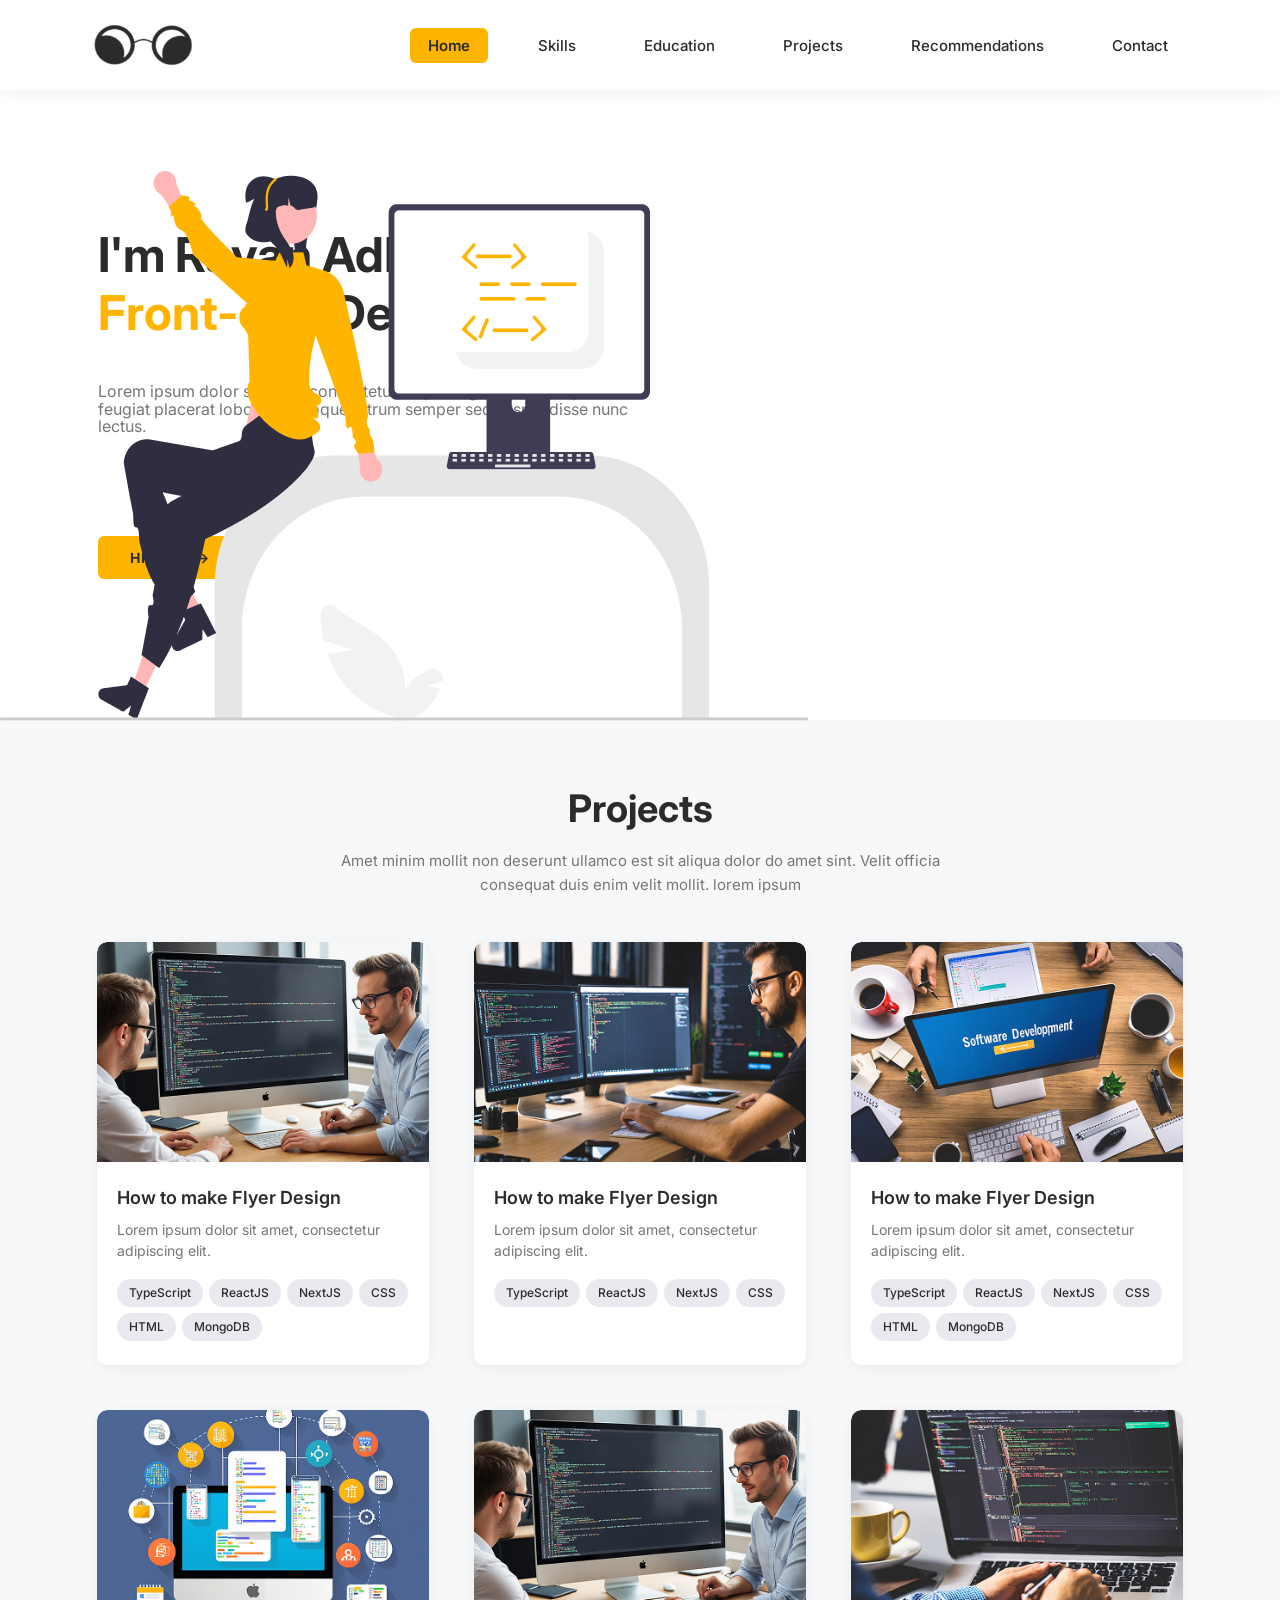
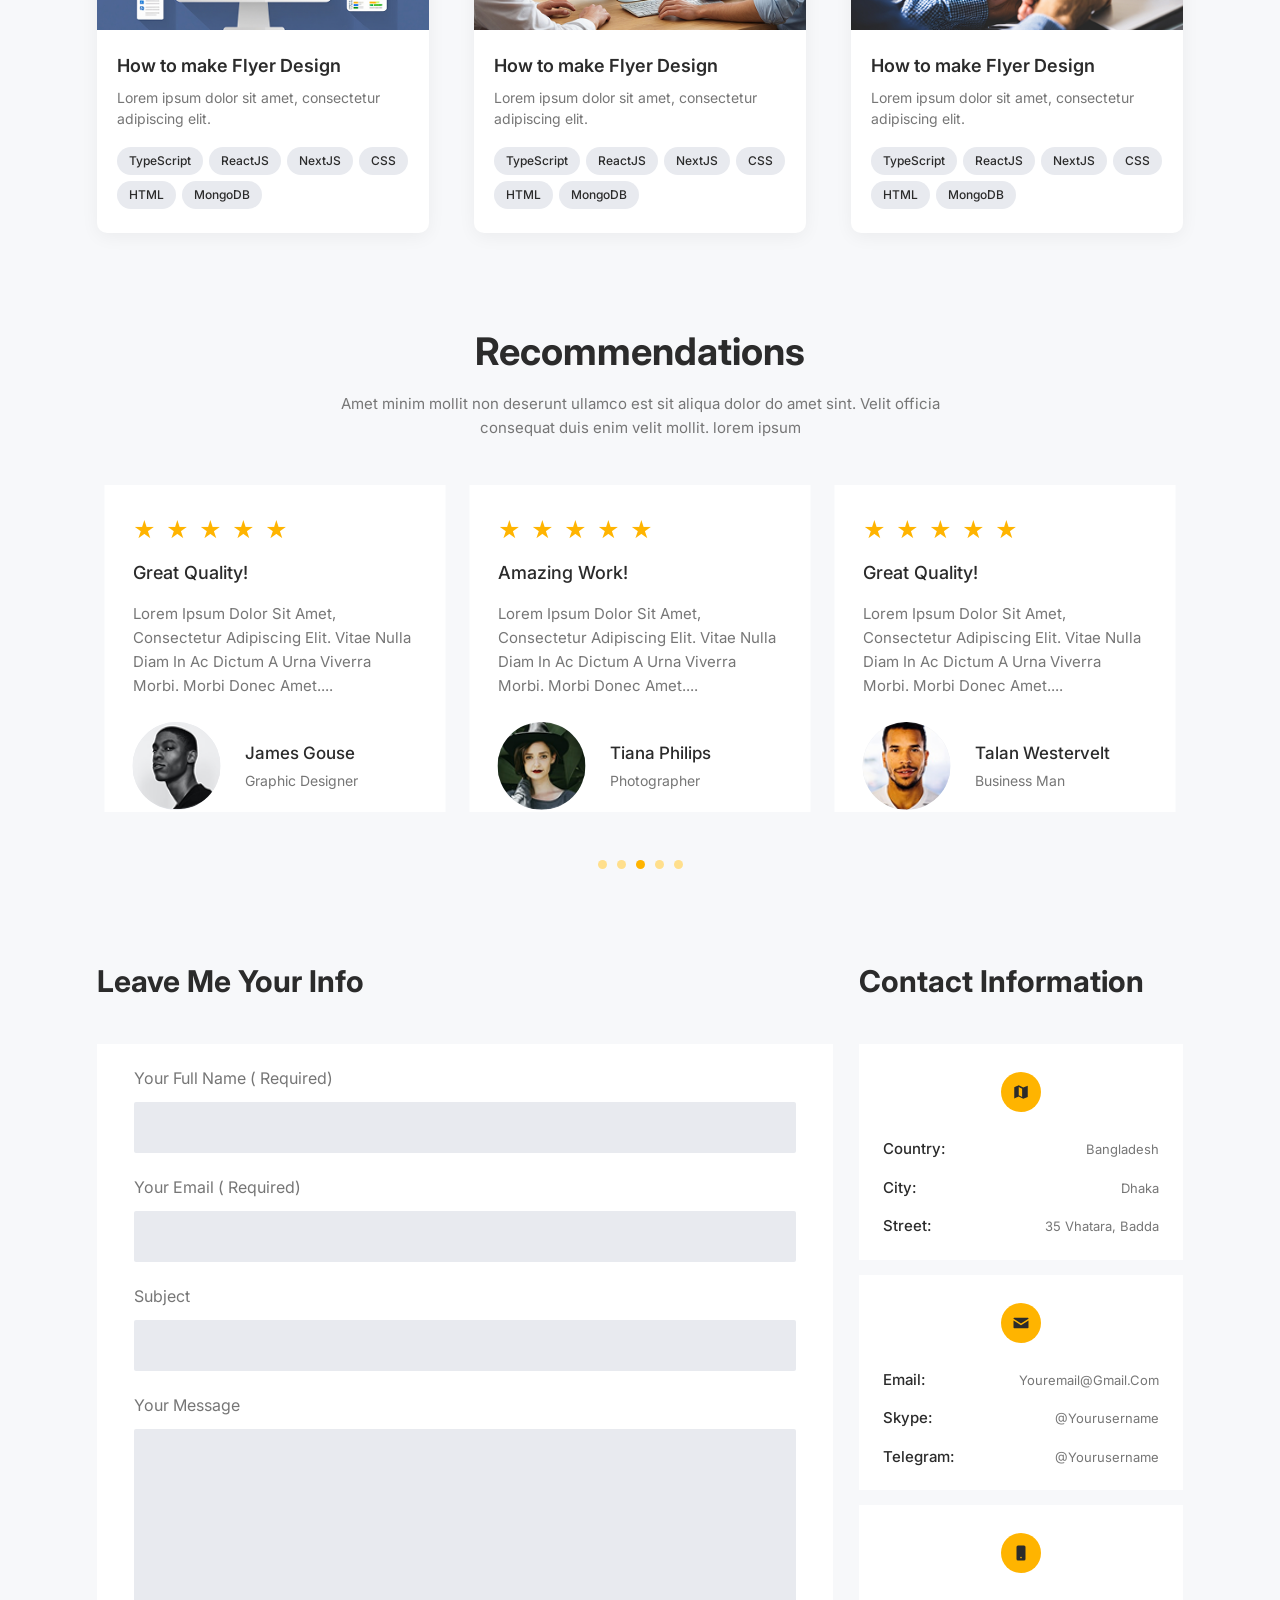
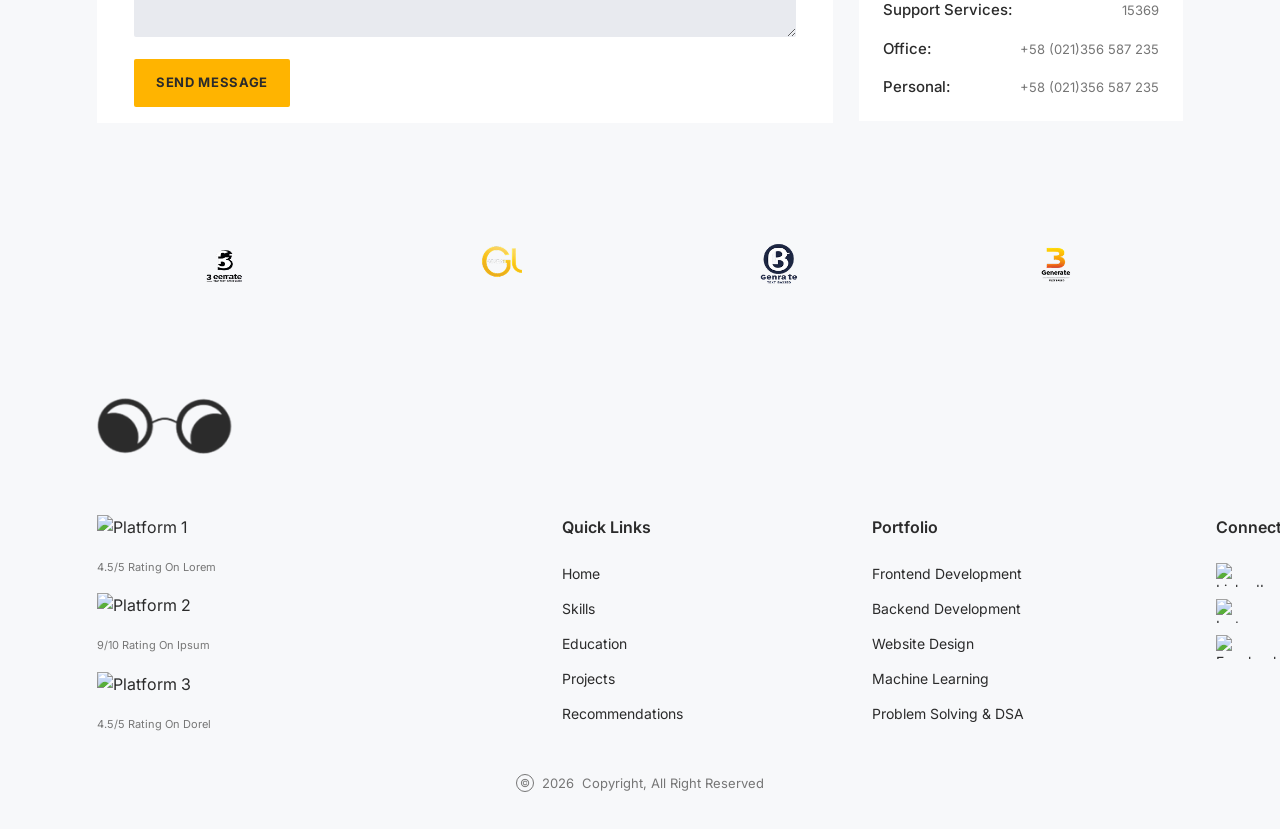
==== Portfolio/index.html @ fb81c0b9 "added the footer(no img) and no perfect css" ====
<!DOCTYPE html>
<html lang="en">
<head>
  <meta charset="UTF-8" />
  <meta name="viewport" content="width=device-width, initial-scale=1.0" />
  <title>Frontend Engineering Portfolio</title>
  <link rel="preconnect" href="https://fonts.googleapis.com">
  <link rel="preconnect" href="https://fonts.gstatic.com" crossorigin>
  <link href="https://fonts.googleapis.com/css2?family=Inter:wght@400;500;600;700&display=swap" rel="stylesheet">
  <link rel="stylesheet" href="css/reset.css" />
  <link rel="stylesheet" href="css/style.css" />
</head>
<body>
  <!-- Global Navigation -->
  <header class="navbar-wrapper">
    <nav class="navbar">
      <a href="#" class="logo">
        <img src="assets/Logo.png" alt="Brand Logo" />
      </a>
      <ul class="nav-links">
        <li><a href="#home" class="nav-link active">Home</a></li>
        <li><a href="#skills" class="nav-link">Skills</a></li>
        <li><a href="#education" class="nav-link">Education</a></li>
        <li><a href="#projects" class="nav-link">Projects</a></li>
        <li><a href="#recommendations" class="nav-link">Recommendations</a></li>
        <li><a href="#contact" class="nav-link">Contact</a></li>
      </ul>
    </nav>
  </header>
  <!-- 2. Hero Section -->
  <section class="hero" id="home">
    <div class="hero-content">
      <h1 class="hero-title">
        I'm Rayan AdIrdard <br>
        <span class="highlight">Front-end</span> Developer
      </h1>
      <p class="hero-description">
        Lorem ipsum dolor sit amet, consectetur adipiscing elit. Et, volutpat feugiat placerat lobortis. Natoque rutrum semper sed suspendisse nunc lectus.
      </p>
      <a href="#contact" class="btn">HIRE ME &rarr;</a>
    </div>

    <div class="hero-image">
      <img src="assets/hero.png" alt="Developer desk illustration" />
    </div>
  </section>
  <!-- 3. Projects Showcase -->
  <section class="projects" id="projects">
    <div class="projects-container">
      <div class="section-header">
        <h2 class="section-title">Projects</h2>
        <p class="section-subtitle">
          Amet minim mollit non deserunt ullamco est sit aliqua dolor do amet sint. Velit officia consequat duis enim velit mollit. lorem ipsum
        </p>
      </div>

      <div class="project-grid">
        <!-- How to make Flyer Design -->
        <article class="project-card">
          <div class="project-cover">
            <img src="assets/project1.png" alt="How to make Flyer Design Preview" />
          </div>
          <div class="project-info">
            <h3 class="project-title">How to make Flyer Design</h3>
            <p class="project-desc">Lorem ipsum dolor sit amet, consectetur adipiscing elit.</p>
            <div class="project-tags">
              <span class="tag">TypeScript</span>
              <span class="tag">ReactJS</span>
              <span class="tag">NextJS</span>
              <span class="tag">CSS</span>
              <span class="tag">HTML</span>
              <span class="tag">MongoDB</span>
            </div>
          </div>
        </article>

        <!-- How to make Flyer Design -->
        <article class="project-card">
          <div class="project-cover">
            <img src="assets/project2.png" alt="How to make Flyer Design Preview" />
          </div>
          <div class="project-info">
            <h3 class="project-title">How to make Flyer Design</h3>
            <p class="project-desc">Lorem ipsum dolor sit amet, consectetur adipiscing elit.</p>
            <div class="project-tags">
              <span class="tag">TypeScript</span>
              <span class="tag">ReactJS</span>
              <span class="tag">NextJS</span>
              <span class="tag">CSS</span>
            </div>
          </div>
        </article>

        <!-- How to make Flyer Design -->
        <article class="project-card">
          <div class="project-cover">
            <img src="assets/project3.png" alt="How to make Flyer Design Preview" />
          </div>
          <div class="project-info">
            <h3 class="project-title">How to make Flyer Design</h3>
            <p class="project-desc">Lorem ipsum dolor sit amet, consectetur adipiscing elit.</p>
            <div class="project-tags">
              <span class="tag">TypeScript</span>
              <span class="tag">ReactJS</span>
              <span class="tag">NextJS</span>
              <span class="tag">CSS</span>
              <span class="tag">HTML</span>
              <span class="tag">MongoDB</span>
            </div>
          </div>
        </article>

        <!-- How to make Flyer Design -->
        <article class="project-card">
          <div class="project-cover">
            <img src="assets/project4.png" alt="How to make Flyer Design Preview" />
          </div>
          <div class="project-info">
            <h3 class="project-title">How to make Flyer Design</h3>
            <p class="project-desc">Lorem ipsum dolor sit amet, consectetur adipiscing elit.</p>
            <div class="project-tags">
              <span class="tag">TypeScript</span>
              <span class="tag">ReactJS</span>
              <span class="tag">NextJS</span>
              <span class="tag">CSS</span>
              <span class="tag">HTML</span>
              <span class="tag">MongoDB</span>
            </div>
          </div>
        </article>

        <!-- How to make Flyer Design -->
        <article class="project-card">
          <div class="project-cover">
            <img src="assets/project5.png" alt="How to make Flyer Design Preview" />
          </div>
          <div class="project-info">
            <h3 class="project-title">How to make Flyer Design</h3>
            <p class="project-desc">Lorem ipsum dolor sit amet, consectetur adipiscing elit.</p>
            <div class="project-tags">
              <span class="tag">TypeScript</span>
              <span class="tag">ReactJS</span>
              <span class="tag">NextJS</span>
              <span class="tag">CSS</span>
              <span class="tag">HTML</span>
              <span class="tag">MongoDB</span>
            </div>
          </div>
        </article>

        <!-- How to make Flyer Design -->
        <article class="project-card">
          <div class="project-cover">
            <img src="assets/project6.png" alt="How to make Flyer Design Preview" />
          </div>
          <div class="project-info">
            <h3 class="project-title">How to make Flyer Design</h3>
            <p class="project-desc">Lorem ipsum dolor sit amet, consectetur adipiscing elit.</p>
            <div class="project-tags">
              <span class="tag">TypeScript</span>
              <span class="tag">ReactJS</span>
              <span class="tag">NextJS</span>
              <span class="tag">CSS</span>
              <span class="tag">HTML</span>
              <span class="tag">MongoDB</span>
            </div>
          </div>
        </article>
      </div>
    </div>
  </section>

  <!-- 4. Recommendations -->
  <section class="recommendation" id="recommendations">
    <div class="recommendation-container">
      <div class="section-header">
        <h2 class="section-title">Recommendations</h2>
        <p class="section-subtitle">
          Amet minim mollit non deserunt ullamco est sit aliqua dolor do amet sint. Velit officia consequat duis enim velit mollit. lorem ipsum
        </p>
      </div>
    </div>

    <div class="slider" id="recSlider" aria-roledescription="carousel" aria-label="Recommendations">
      <div class="slider-track">
        <article class="rec-card">
          <div class="rec-stars" role="img" aria-label="5 out of 5 stars">&#9733; &#9733; &#9733; &#9733; &#9733;</div>
          <h3 class="rec-title">Great Quality!</h3>
          <p class="rec-text">Lorem Ipsum Dolor Sit Amet, Consectetur Adipiscing Elit. Vitae Nulla Diam In Ac Dictum A Urna Viverra Morbi. Morbi Donec Amet....</p>
          <div class="rec-author">
            <img class="rec-avatar" src="assets/Profile3.png" alt="Talan Westervelt" draggable="false" />
            <div>
              <p class="rec-name">Talan Westervelt</p>
              <p class="rec-role">Business Man</p>
            </div>
          </div>
        </article>
        <article class="rec-card">
          <div class="rec-stars" role="img" aria-label="5 out of 5 stars">&#9733; &#9733; &#9733; &#9733; &#9733;</div>
          <h3 class="rec-title">Great Quality!</h3>
          <p class="rec-text">Lorem Ipsum Dolor Sit Amet, Consectetur Adipiscing Elit. Vitae Nulla Diam In Ac Dictum A Urna Viverra Morbi. Morbi Donec Amet....</p>
          <div class="rec-author">
            <img class="rec-avatar" src="assets/Profile1.png" alt="James Gouse" draggable="false" />
            <div>
              <p class="rec-name">James Gouse</p>
              <p class="rec-role">Graphic Designer</p>
            </div>
          </div>
        </article>
        <article class="rec-card">
          <div class="rec-stars" role="img" aria-label="5 out of 5 stars">&#9733; &#9733; &#9733; &#9733; &#9733;</div>
          <h3 class="rec-title">Amazing Work!</h3>
          <p class="rec-text">Lorem Ipsum Dolor Sit Amet, Consectetur Adipiscing Elit. Vitae Nulla Diam In Ac Dictum A Urna Viverra Morbi. Morbi Donec Amet....</p>
          <div class="rec-author">
            <img class="rec-avatar" src="assets/Profile2.png" alt="Tiana Philips" draggable="false" />
            <div>
              <p class="rec-name">Tiana Philips</p>
              <p class="rec-role">Photographer</p>
            </div>
          </div>
        </article>
        <article class="rec-card">
          <div class="rec-stars" role="img" aria-label="5 out of 5 stars">&#9733; &#9733; &#9733; &#9733; &#9733;</div>
          <h3 class="rec-title">Great Quality!</h3>
          <p class="rec-text">Lorem Ipsum Dolor Sit Amet, Consectetur Adipiscing Elit. Vitae Nulla Diam In Ac Dictum A Urna Viverra Morbi. Morbi Donec Amet....</p>
          <div class="rec-author">
            <img class="rec-avatar" src="assets/Profile3.png" alt="Talan Westervelt" draggable="false" />
            <div>
              <p class="rec-name">Talan Westervelt</p>
              <p class="rec-role">Business Man</p>
            </div>
          </div>
        </article>
        <article class="rec-card">
          <div class="rec-stars" role="img" aria-label="5 out of 5 stars">&#9733; &#9733; &#9733; &#9733; &#9733;</div>
          <h3 class="rec-title">Great Quality!</h3>
          <p class="rec-text">Lorem Ipsum Dolor Sit Amet, Consectetur Adipiscing Elit. Vitae Nulla Diam In Ac Dictum A Urna Viverra Morbi. Morbi Donec Amet....</p>
          <div class="rec-author">
            <img class="rec-avatar" src="assets/Profile1.png" alt="James Gouse" draggable="false" />
            <div>
              <p class="rec-name">James Gouse</p>
              <p class="rec-role">Graphic Designer</p>
            </div>
          </div>
        </article>
      </div>
    </div>

    <div class="slider-dots" role="tablist" aria-label="Choose recommendation"></div>
  </section>

  <!-- 5. Contact -->
  <section class="contact" id="contact">
    <div class="contact-container">
      <div class="contact-grid">
        <h2 class="contact-heading">Leave Me Your Info</h2>
        <h2 class="contact-heading">Contact Information</h2>

        <form class="contact-form" id="contactForm" novalidate>
          <div class="field">
            <label for="fullName">Your Full Name ( Required)</label>
            <input type="text" id="fullName" name="fullName" autocomplete="name" required />
            <p class="field-error" aria-live="polite"></p>
          </div>
          <div class="field">
            <label for="email">Your Email ( Required)</label>
            <input type="email" id="email" name="email" autocomplete="email" required />
            <p class="field-error" aria-live="polite"></p>
          </div>
          <div class="field">
            <label for="subject">Subject</label>
            <input type="text" id="subject" name="subject" />
          </div>
          <div class="field">
            <label for="message">Your Message</label>
            <textarea id="message" name="message" rows="7"></textarea>
          </div>
          <button type="submit" class="btn btn-sm">Send Message</button>
          <p class="form-status" id="formStatus" role="status" aria-live="polite"></p>
        </form>

        <div class="contact-info">
          <div class="info-card">
            <span class="info-icon" aria-hidden="true">
              <svg width="18" height="18" viewBox="0 0 24 24" fill="currentColor"><path d="M9 3 3 5.5v15L9 18l6 3 6-2.5v-15L15 6 9 3zm0 2.4 4.5 2.2v11L9 16.4V5.4z"/></svg>
            </span>
            <dl>
              <div><dt>Country:</dt><dd>Bangladesh</dd></div>
              <div><dt>City:</dt><dd>Dhaka</dd></div>
              <div><dt>Street:</dt><dd>35 Vhatara, Badda</dd></div>
            </dl>
          </div>
          <div class="info-card">
            <span class="info-icon" aria-hidden="true">
              <svg width="18" height="18" viewBox="0 0 24 24" fill="currentColor"><path d="M3 5h18a1 1 0 0 1 1 1v.4l-10 6.2L2 6.4V6a1 1 0 0 1 1-1zm19 3.7V18a1 1 0 0 1-1 1H3a1 1 0 0 1-1-1V8.7l10 6.2 10-6.2z"/></svg>
            </span>
            <dl>
              <div><dt>Email:</dt><dd><a href="mailto:Youremail@Gmail.Com">Youremail@Gmail.Com</a></dd></div>
              <div><dt>Skype:</dt><dd>@Yourusername</dd></div>
              <div><dt>Telegram:</dt><dd>@Yourusername</dd></div>
            </dl>
          </div>
          <div class="info-card">
            <span class="info-icon" aria-hidden="true">
              <svg width="18" height="18" viewBox="0 0 24 24" fill="currentColor"><path d="M8 2h8a2 2 0 0 1 2 2v16a2 2 0 0 1-2 2H8a2 2 0 0 1-2-2V4a2 2 0 0 1 2-2zm4 17.2a1.1 1.1 0 1 0 0-2.2 1.1 1.1 0 0 0 0 2.2z"/></svg>
            </span>
            <dl>
              <div><dt>Support Services:</dt><dd>15369</dd></div>
              <div><dt>Office:</dt><dd>+58 (021)356 587 235</dd></div>
              <div><dt>Personal:</dt><dd>+58 (021)356 587 235</dd></div>
            </dl>
          </div>
        </div>
      </div>
    </div>
  </section>

  <!-- 6. Partner logos -->
  <section class="partners" aria-label="Partners">
    <div class="partners-container">
      <img src="assets/Partner1.png" alt="Partner 1" />
      <img src="assets/Partner2.png" alt="Partner 2" />
      <img src="assets/Partner3.png" alt="Partner 3" />
      <img src="assets/Partner4.png" alt="Partner 4" />
    </div>
  </section>

  <!-- 7. Footer -->
  <footer class="footer">
    <div class="footer-container">
      <a href="#home" class="footer-logo"><img src="assets/Logo.png" alt="Brand Logo" /></a>

      <div class="footer-grid">
        <div class="footer-ratings">
          <figure><img src="assets/badge1.png" alt="Platform 1" /><figcaption>4.5/5 Rating On Lorem</figcaption></figure>
          <figure><img src="assets/badge2.png" alt="Platform 2" /><figcaption>9/10 Rating On Ipsum</figcaption></figure>
          <figure><img src="assets/badge3.png" alt="Platform 3" /><figcaption>4.5/5 Rating On Dorel</figcaption></figure>
        </div>

        <nav class="footer-col" aria-label="Quick links">
          <h4>Quick Links</h4>
          <ul>
            <li><a href="#home">Home</a></li>
            <li><a href="#skills">Skills</a></li>
            <li><a href="#education">Education</a></li>
            <li><a href="#projects">Projects</a></li>
            <li><a href="#recommendations">Recommendations</a></li>
          </ul>
        </nav>

        <div class="footer-col">
          <h4>Portfolio</h4>
          <ul>
            <li>Frontend Development</li>
            <li>Backend Development</li>
            <li>Website Design</li>
            <li>Machine Learning</li>
            <li>Problem Solving &amp; DSA</li>
          </ul>
        </div>

        <div class="footer-col footer-social">
          <h4>Connect</h4>
          <ul>
            <li><a href="#" aria-label="LinkedIn"><img src="assets/linkedin.png" alt="LinkedIn" /></a></li>
            <li><a href="#" aria-label="Instagram"><img src="assets/instagram.png" alt="Instagram" /></a></li>
            <li><a href="#" aria-label="Facebook"><img src="assets/facebook.png" alt="Facebook" /></a></li>
          </ul>
        </div>
      </div>

      <p class="copyright"><span class="copy-mark" aria-hidden="true">&copy;</span> <span id="year">2026</span> Copyright, All Right Reserved</p>
    </div>
  </footer>

  <script src="js/main.js"></script>
</body>
</html>
---- Portfolio/css/style.css ----
:root {
  /* Colors */
  --primary-accent: #FFB400;
  --bg-page: #F7F8FA;
  --bg-card: #FFFFFF;
  --text-primary: #2B2B2B;
  --text-muted: #767676;
  --input-bg: #E8EAEF;

  /* Layout & Spacing */
  --content-max-width: 1140px;
  --radius-sm: 6px;
  --radius-md: 10px;
  --radius-round: 50%;
  --shadow-card: 0 4px 18px rgba(0, 0, 0, 0.05);

  /* Typography */
  --font-family: 'Inter', -apple-system, BlinkMacSystemFont, sans-serif;
}

body {
  font-family: var(--font-family);
  background-color: var(--bg-page);
  color: var(--text-primary);
}

/* ==================== 1. NAVIGATION BAR ==================== */
.navbar-wrapper {
  position: sticky;
  top: 0;
  z-index: 100;
  background-color: var(--bg-card);
  box-shadow: var(--shadow-card);
}

.navbar {
  max-width: var(--content-max-width);
  margin: 0 auto;
  height: 90px;
  display: flex;
  justify-content: space-between;
  align-items: center;
  padding: 0 24px;
}

.logo img {
  height: 48px;
  width: auto;
  object-fit: contain;
}

.nav-links {
  display: flex;
  align-items: center;
  gap: 32px;
}

.nav-link {
  font-size: 15px;
  font-weight: 500;
  color: var(--text-primary);
  padding: 8px 18px;
  border-radius: var(--radius-sm);
  transition: color 0.25s ease, background-color 0.25s ease;
}

.nav-link:hover {
  color: var(--primary-accent);
}

.nav-link.active {
  background-color: var(--primary-accent);
  color: var(--text-primary);
  font-weight: 600;
}

/* ==================== 2. HERO SECTION ==================== */
.hero {
  padding-top: 81px;
  background: var(--bg-card);
  height: 630px;
}

.hero-content {
  width: 50%;
  padding-left: 98px;
  padding-top: 45px;
  position: absolute;
  line-height: 1.1;
}

.hero-title {
  font-size: 48px;
  line-height: 1.2;
  margin: 10px 0;
  color: var(--text-primary);
}

.hero-title .highlight {
  color: var(--primary-accent);
}

.hero-description {
    font-size: 16px;
    margin: 42px 0 100px 0;
    color: var(--text-muted);
}

.btn {
  display: inline-block;
  padding: 14px 32px;
  background-color: var(--primary-accent);
  color: var(--text-primary);
  font-weight: 700;
  font-size: 14px;
  letter-spacing: 0.05em;
  text-transform: uppercase;
  border-radius: var(--radius-sm);
  border: none;
  cursor: pointer;
  transition: transform 0.2s ease, box-shadow 0.2s ease;
}

.btn:hover {
  transform: translateY(-2px);
  box-shadow: 0 6px 14px rgba(255, 180, 0, 0.35);
}

/* Hero Artboard & Floating Geometrics */

.hero-image {
  position: absolute;
  justify-self: right;
  height: auto;
}

/* ==================== 3. PROJECTS SHOWCASE ==================== */
.projects {
  padding: 60px 0;
}

.projects-container {
  margin: 0 97px;
}

.section-header {
  text-align: center;
  max-width: 654px;
  margin: 0 auto 45px;
}

.section-title {
  font-size: 38px;
  font-weight: 700;
  margin-bottom: 12px;
}

.section-subtitle {
  font-size: 15px;
  color: var(--text-muted);
  line-height: 1.6;
}

.project-grid {
  display: grid;
  grid-template-columns: repeat(3, 1fr);
  gap: 45px;
}

.project-card {
  background: var(--bg-card);
  border-radius: var(--radius-md);
  box-shadow: var(--shadow-card);
  overflow: hidden;
  display: flex;
  flex-direction: column;
  transition: transform 0.3s cubic-bezier(0.16, 1, 0.3, 1), box-shadow 0.3s ease;
}

.project-card:hover {
  transform: translateY(-6px);
  box-shadow: 0 12px 30px rgba(0, 0, 0, 0.08);
}

.project-cover {
  width: 100%;
  height: 220px;
  background-color: var(--input-bg);
  overflow: hidden;
}

.project-cover img {
  width: 100%;
  height: 100%;
  object-fit: cover;
  border-top-left-radius: var(--radius-md);
  border-top-right-radius: var(--radius-md);
}

.project-info {
  padding: 22px 20px 24px;
  display: flex;
  flex-direction: column;
  flex-grow: 1;
}

.project-title {
  font-size: 18px;
  font-weight: 600;
  margin-bottom: 8px;
  color: var(--text-primary);
}

.project-desc {
  font-size: 14px;
  color: var(--text-muted);
  line-height: 1.5;
  margin-bottom: 18px;
}

.project-tags {
  display: flex;
  flex-wrap: wrap;
  gap: 6px;
}

.tag {
  display: inline-flex;
  align-items: center;
  background: var(--input-bg);
  color: var(--text-primary);
  font-size: 12px;
  font-weight: 500;
  padding: 5px 12px;
  border-radius: 50px;
}
/* Anchor offset so the sticky navbar doesn't cover section titles */
section[id] {
  scroll-margin-top: 90px;
}

/* ==================== 4. RECOMMENDATIONS (infinite carousel) ==================== */
.recommendation {
  padding: 30px 0 60px;
}

.recommendation-container {
  margin: 0 97px;
}

/* The viewport clips the track, so the cards at both ends are cut off */
.slider {
  margin: 0 97px;
  overflow: hidden;
  touch-action: pan-y;
  cursor: grab;
}
.slider.dragging { cursor: grabbing; }

.slider-track {
  --rec-gap: 24px;
  display: flex;
  gap: var(--rec-gap);
  width: max-content;
  will-change: transform;
}

.rec-card {
  flex: 0 0 341px;
  height: 327px;
  padding: 34px 28px 24px;
  background: var(--bg-card);
  user-select: none;
}

.rec-stars {
  color: var(--primary-accent);
  font-size: 22px;
  line-height: 1;
  letter-spacing: 2px;
  margin-bottom: 18px;
}

.rec-title {
  font-size: 18px;
  font-weight: 500;
  margin-bottom: 16px;
}

.rec-text {
  font-size: 15px;
  line-height: 1.6;
  color: var(--text-muted);
  margin-bottom: 24px;
}

.rec-author {
  display: flex;
  align-items: center;
  gap: 24px;
}

.rec-avatar {
  width: 88px;
  height: 88px;
  flex-shrink: 0;
  border-radius: var(--radius-round);
  object-fit: cover;
  background-color: var(--input-bg);
  pointer-events: none;
}

.rec-name {
  font-size: 17px;
  font-weight: 500;
  margin-bottom: 4px;
}

.rec-role {
  font-size: 14px;
  color: var(--text-muted);
}

.slider-dots {
  display: flex;
  justify-content: center;
  gap: 10px;
  margin-top: 48px;
}

.dot {
  width: 9px;
  height: 9px;
  padding: 0;
  border: none;
  border-radius: var(--radius-round);
  background: #FFDF8C;
  cursor: pointer;
  transition: background-color 0.25s ease;
}
.dot.active { background: var(--primary-accent); }

.dot:focus-visible,
.nav-link:focus-visible,
.btn:focus-visible,
.contact-form input:focus-visible,
.contact-form textarea:focus-visible {
  outline: 2px solid var(--text-primary);
  outline-offset: 3px;
}

/* ==================== 5. CONTACT ==================== */
.contact {
  padding: 30px 0 70px;
}

.contact-container {
  margin: 0 97px;
}

.contact-grid {
  display: grid;
  grid-template-columns: minmax(0, 846fr) minmax(0, 372fr);
  column-gap: 26px;
}

.contact-heading {
  font-size: 30px;
  font-weight: 700;
  margin-bottom: 40px;
}

.contact-form {
  background: var(--bg-card);
  padding: 22px 37px 0;
  align-self: start;
}

.field { margin-bottom: 22px; }

.field label {
  display: block;
  font-size: 16px;
  color: var(--text-muted);
  margin-bottom: 12px;
}

.field input,
.field textarea {
  display: block;
  width: 100%;
  border: none;
  border-radius: 2px;
  background: var(--input-bg);
  color: var(--text-primary);
  padding: 0 16px;
  height: 51px;
  font-size: 15px;
}

.field textarea {
  height: 208px;
  padding: 14px 16px;
  resize: vertical;
}

.field.invalid input { box-shadow: inset 0 0 0 2px #D64545; }

.field-error {
  min-height: 0;
  margin-top: 6px;
  font-size: 13px;
  color: #D64545;
}

.btn-sm {
  padding: 14px 22px;
  font-size: 13px;
  border-radius: 2px;
}

.form-status {
  margin-top: 16px;
  font-size: 14px;
  color: var(--text-muted);
}
.form-status.success { color: #2E8B57; }

.contact-info {
  display: flex;
  flex-direction: column;
  gap: 15px;
}

.info-card {
  background: var(--bg-card);
  padding: 28px 24px 22px;
}

.info-icon {
  display: grid;
  place-items: center;
  width: 40px;
  height: 40px;
  margin: 0 auto 26px;
  border-radius: var(--radius-round);
  background: var(--primary-accent);
  color: var(--text-primary);
}

.info-card dl > div {
  display: flex;
  justify-content: space-between;
  align-items: baseline;
  gap: 12px;
  margin-top: 16px;
}
.info-card dl > div:first-child { margin-top: 0; }

.info-card dt {
  font-size: 15px;
  font-weight: 500;
}

.info-card dd {
  font-size: 13px;
  color: var(--text-muted);
  text-align: right;
}

.info-card dd a:hover { color: var(--primary-accent); }

/* ==================== 6. PARTNERS ==================== */
.partners {
  padding: 30px 0 50px;
}

.partners-container {
  margin: 0 97px;
  display: grid;
  grid-template-columns: repeat(4, 1fr);
  align-items: center;
  justify-items: center;
  gap: 24px;
}

.partners-container img {
  height: 80px;
  width: auto;
  object-fit: contain;
}

/* ==================== 7. FOOTER ==================== */
.footer {
  padding: 40px 0 36px;
}

.footer-container {
  margin: 0 97px;
}

.footer-logo img {
  height: 66px;
  width: auto;
}

.footer-grid {
  display: grid;
  grid-template-columns: 465px 310px 344px 1fr;
  margin-top: 56px;
}

.footer-ratings {
  display: flex;
  flex-direction: column;
  gap: 18px;
}

.footer-ratings img {
  height: 40px;
  width: auto;
  margin-bottom: 4px;
}

.footer-ratings figcaption {
  font-size: 11px;
  color: var(--text-muted);
}

.footer-col h4 {
  font-size: 16px;
  font-weight: 600;
  margin-bottom: 24px;
}

.footer-col li {
  font-size: 14px;
  margin-bottom: 14px;
}

.footer-col a:hover { color: var(--primary-accent); }

.footer-social li { margin-bottom: 12px; }
.footer-social img { height: 24px; width: auto; }

.copyright {
  display: flex;
  align-items: center;
  justify-content: center;
  gap: 8px;
  margin-top: 36px;
  font-size: 13px;
  color: var(--text-muted);
}

.copy-mark {
  display: inline-grid;
  place-items: center;
  width: 18px;
  height: 18px;
  border: 1px solid var(--text-muted);
  border-radius: var(--radius-round);
  font-size: 11px;
}

/* ==================== RESPONSIVE ==================== */
@media (max-width: 900px) {
  .projects-container,
  .recommendation-container,
  .contact-container,
  .partners-container,
  .footer-container { margin-left: 24px; margin-right: 24px; }
  .slider { margin: 0 24px; }
  .rec-card { flex-basis: 300px; }
  .contact-grid { grid-template-columns: 1fr; }
  .contact-grid .contact-heading:nth-child(2) { margin-top: 40px; order: 3; }
  .contact-form { order: 2; }
  .contact-info { order: 4; }
  .partners-container { grid-template-columns: repeat(2, 1fr); }
  .footer-grid { grid-template-columns: 1fr 1fr; row-gap: 36px; }
}

@media (max-width: 600px) {
  .rec-card { flex-basis: 82vw; }
  .rec-avatar { width: 72px; height: 72px; }
  .footer-grid { grid-template-columns: 1fr; }
}
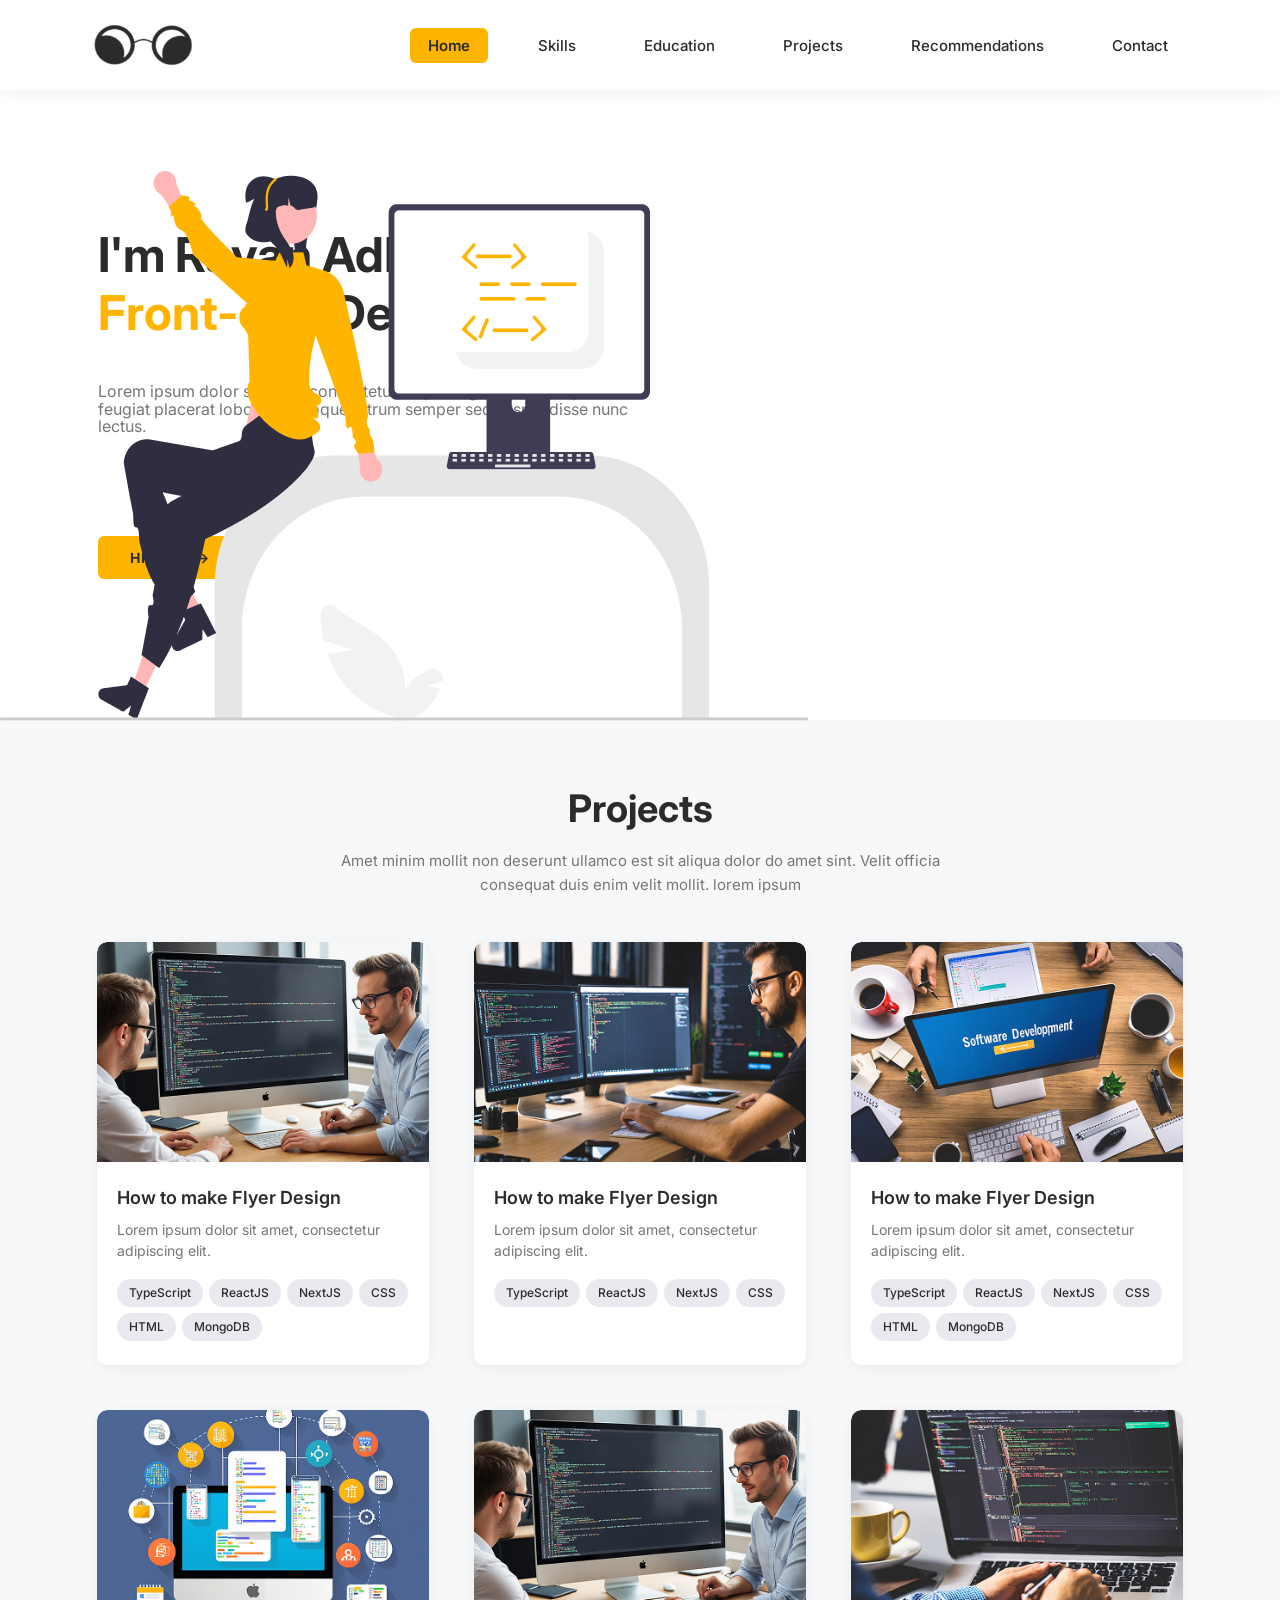
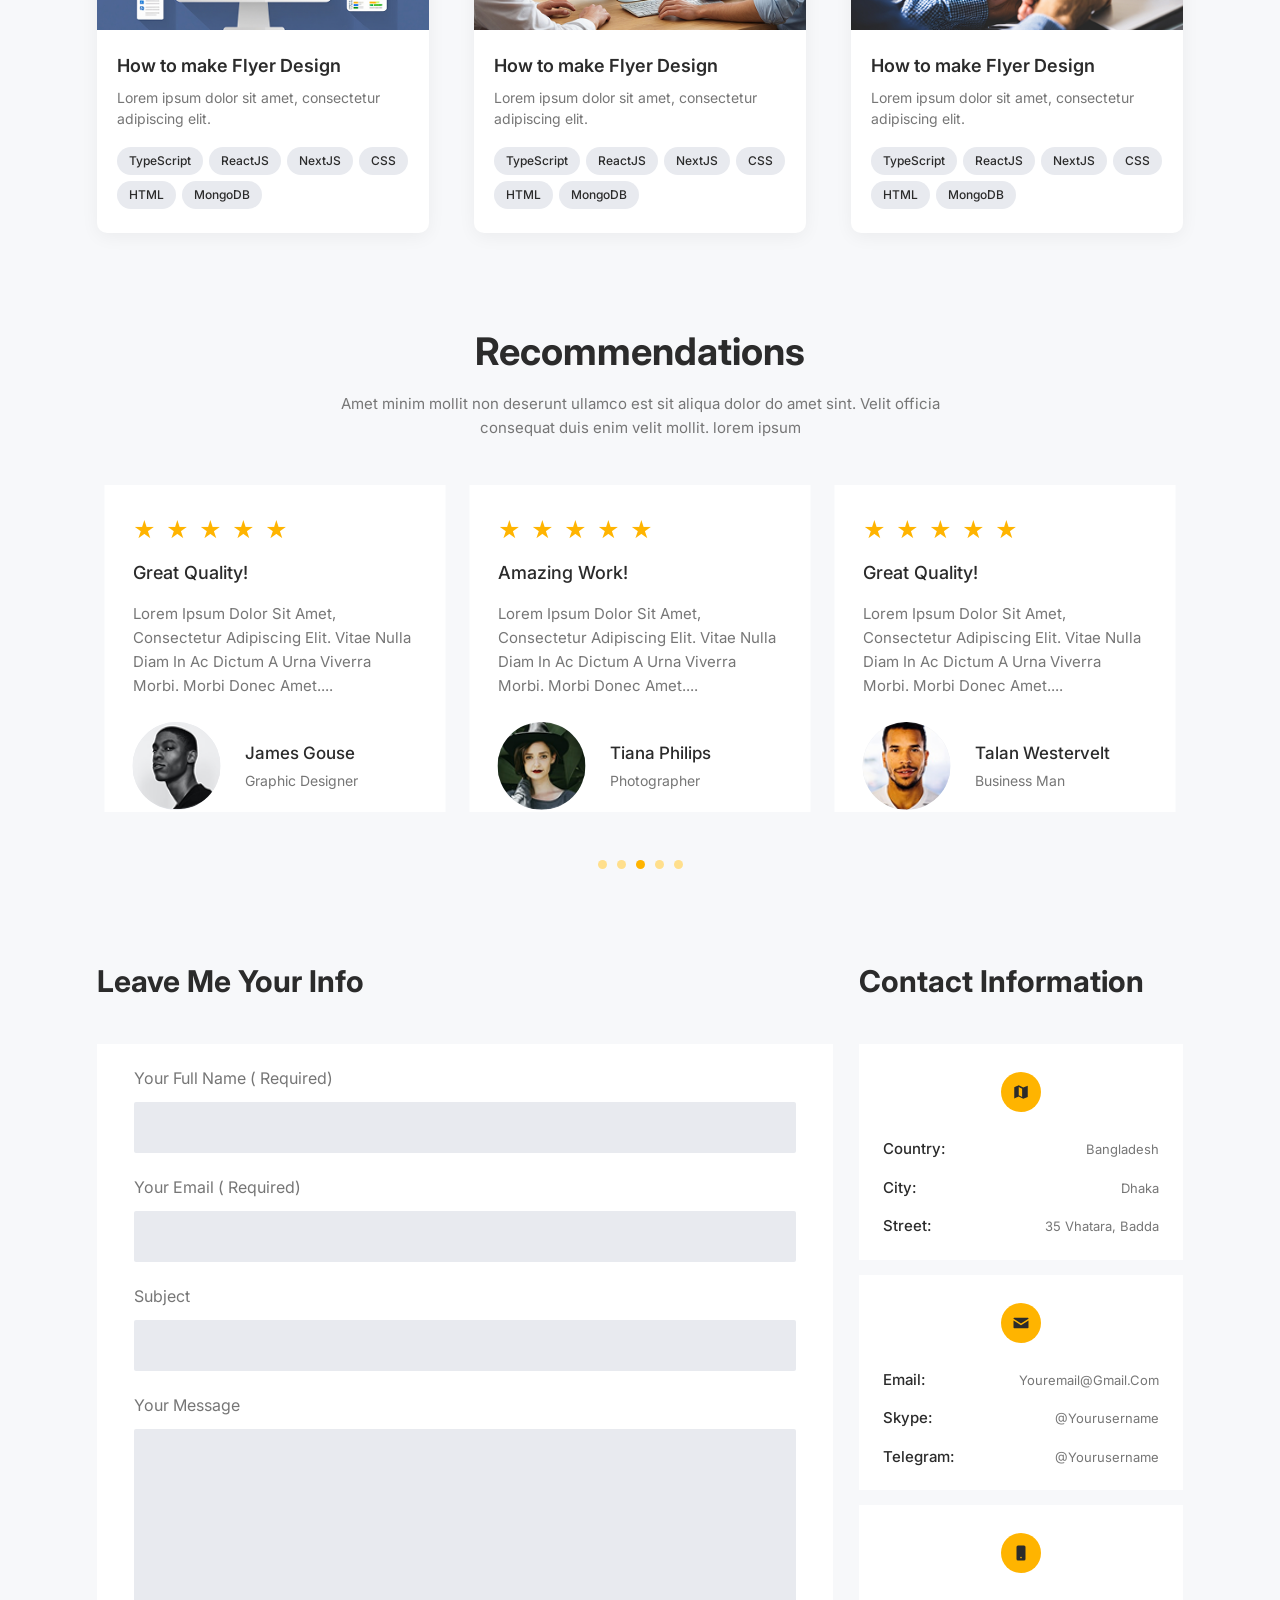
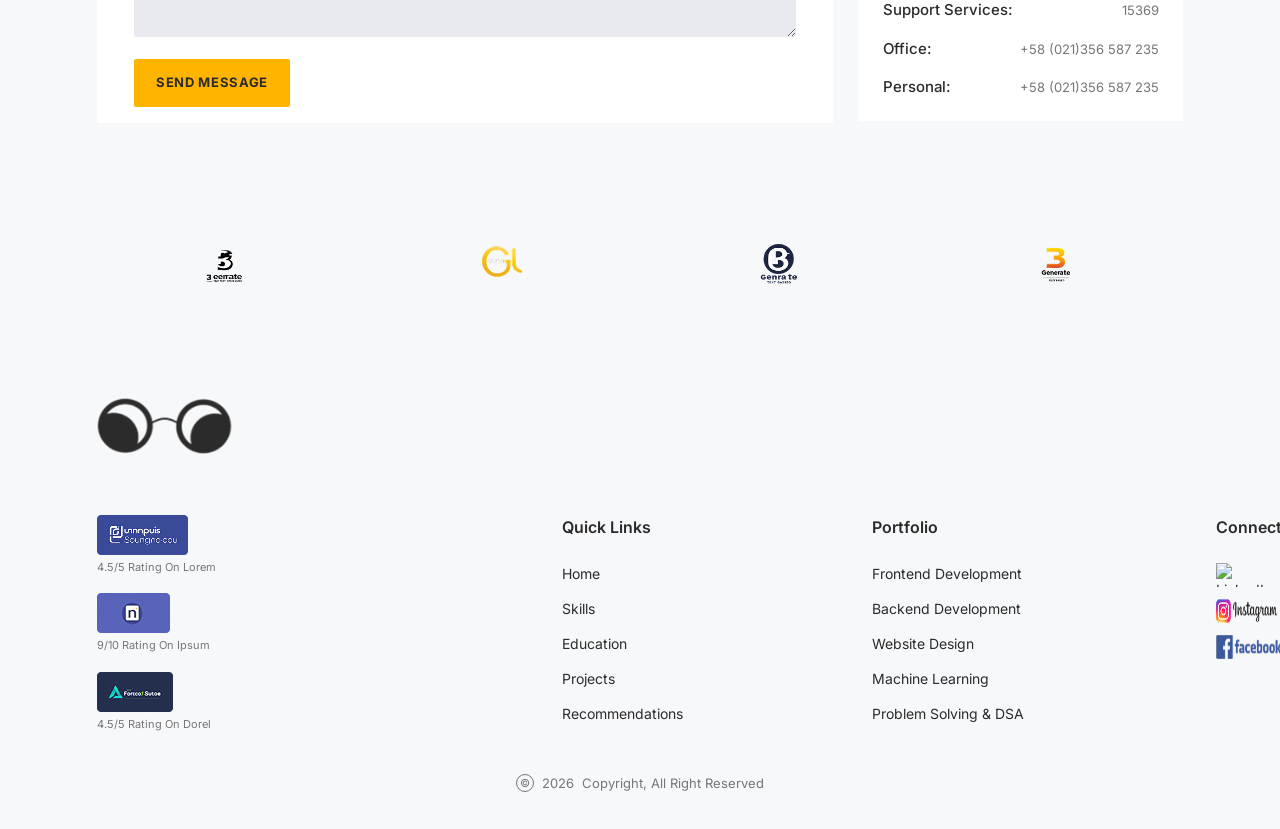
==== commit a090ba6e: "added the footer images and no much perfect css" ====
--- a/Portfolio/index.html
+++ b/Portfolio/index.html
@@ -362,9 +362,9 @@
         <div class="footer-col footer-social">
           <h4>Connect</h4>
           <ul>
-            <li><a href="#" aria-label="LinkedIn"><img src="assets/linkedin.png" alt="LinkedIn" /></a></li>
-            <li><a href="#" aria-label="Instagram"><img src="assets/instagram.png" alt="Instagram" /></a></li>
-            <li><a href="#" aria-label="Facebook"><img src="assets/facebook.png" alt="Facebook" /></a></li>
+            <li><a href="#" aria-label="LinkedIn"><img src="assets/Linkedin.png" alt="LinkedIn" /></a></li>
+            <li><a href="#" aria-label="Instagram"><img src="assets/Instagram.png" alt="Instagram" /></a></li>
+            <li><a href="#" aria-label="Facebook"><img src="assets/Facebook.png" alt="Facebook" /></a></li>
           </ul>
         </div>
       </div>
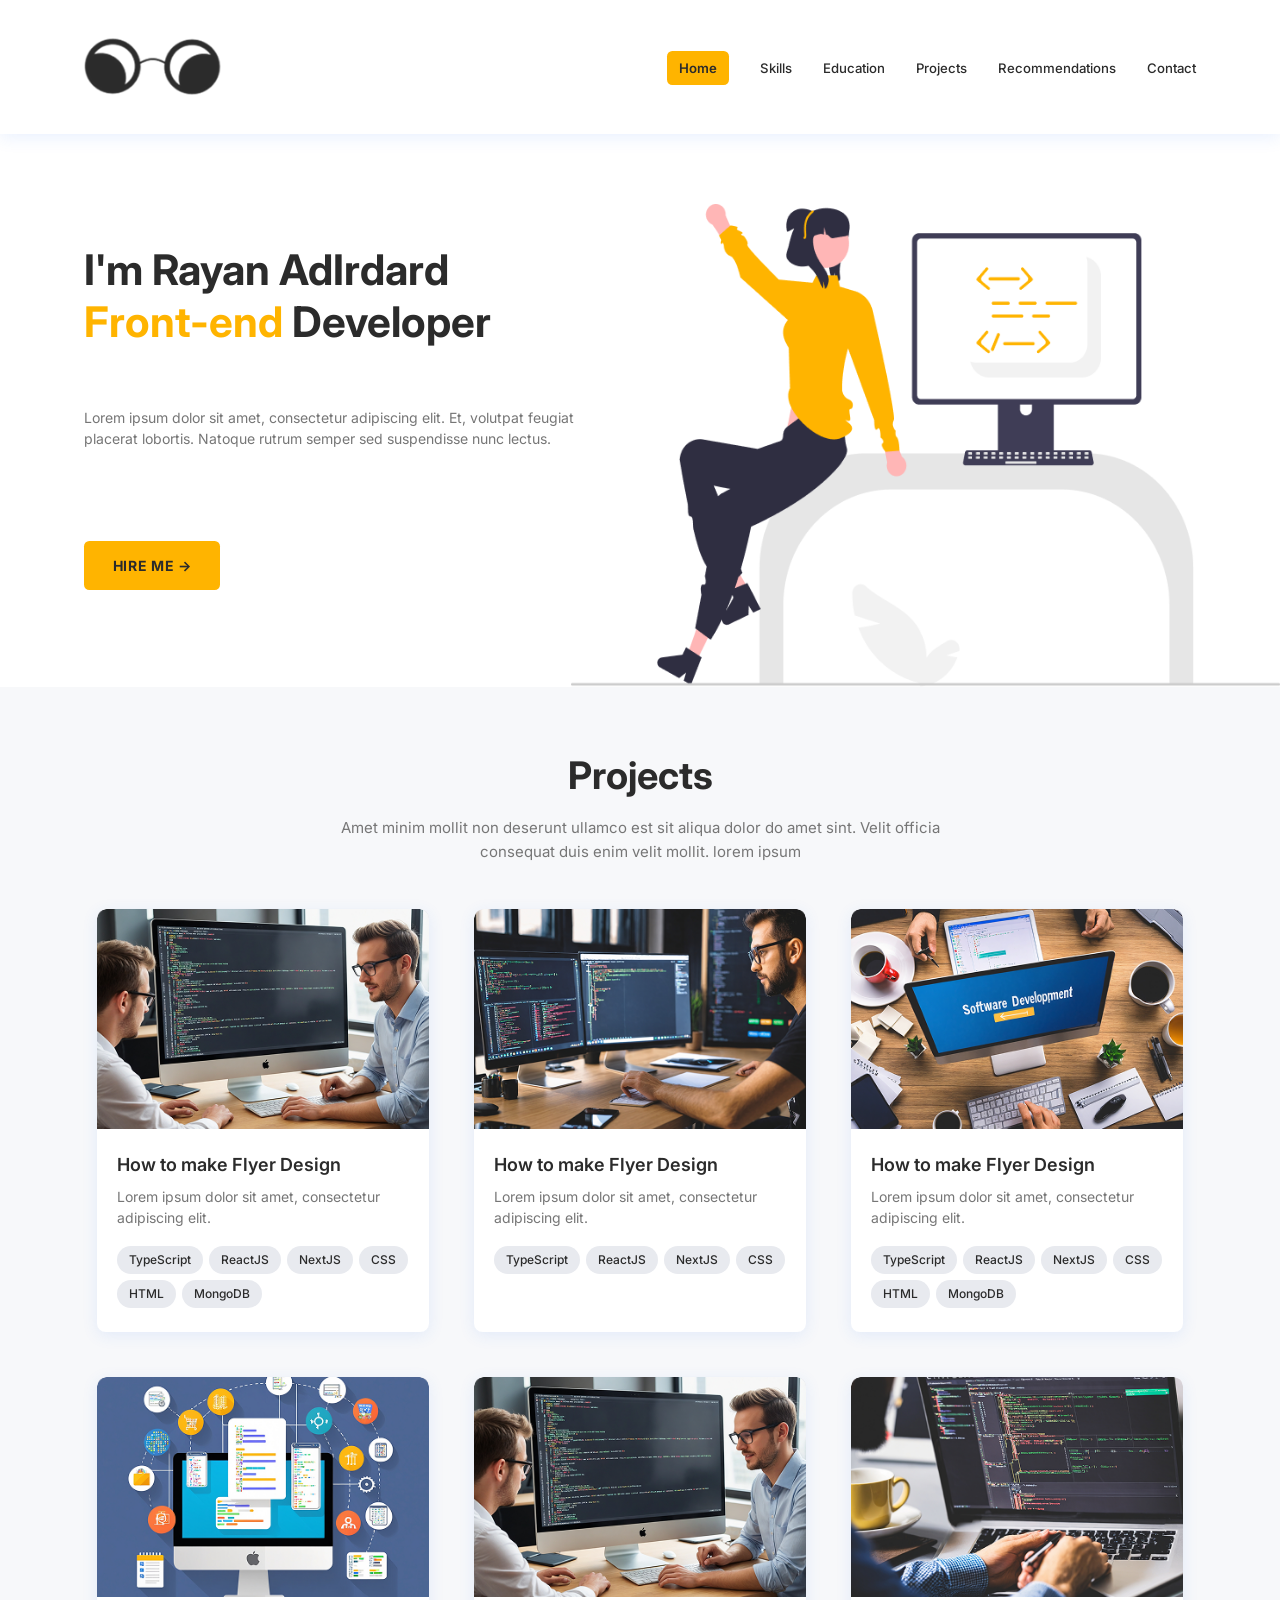
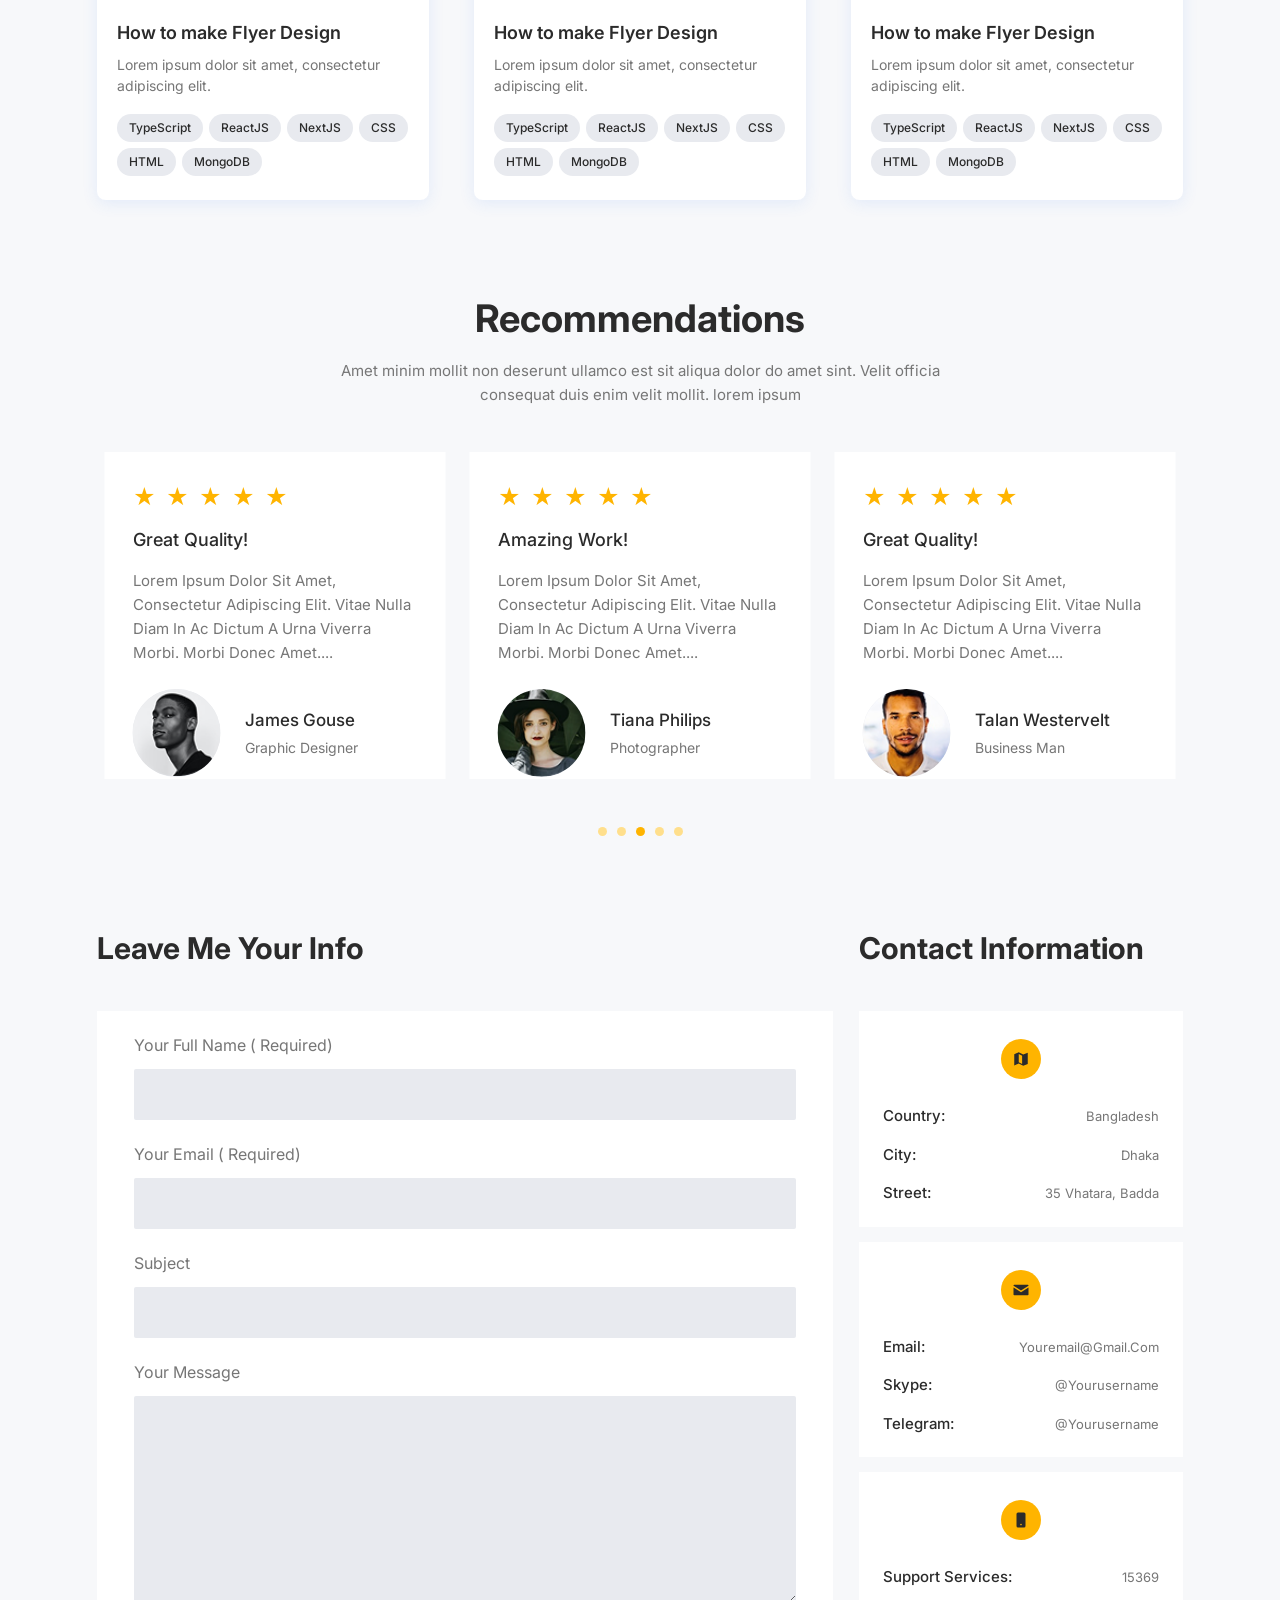
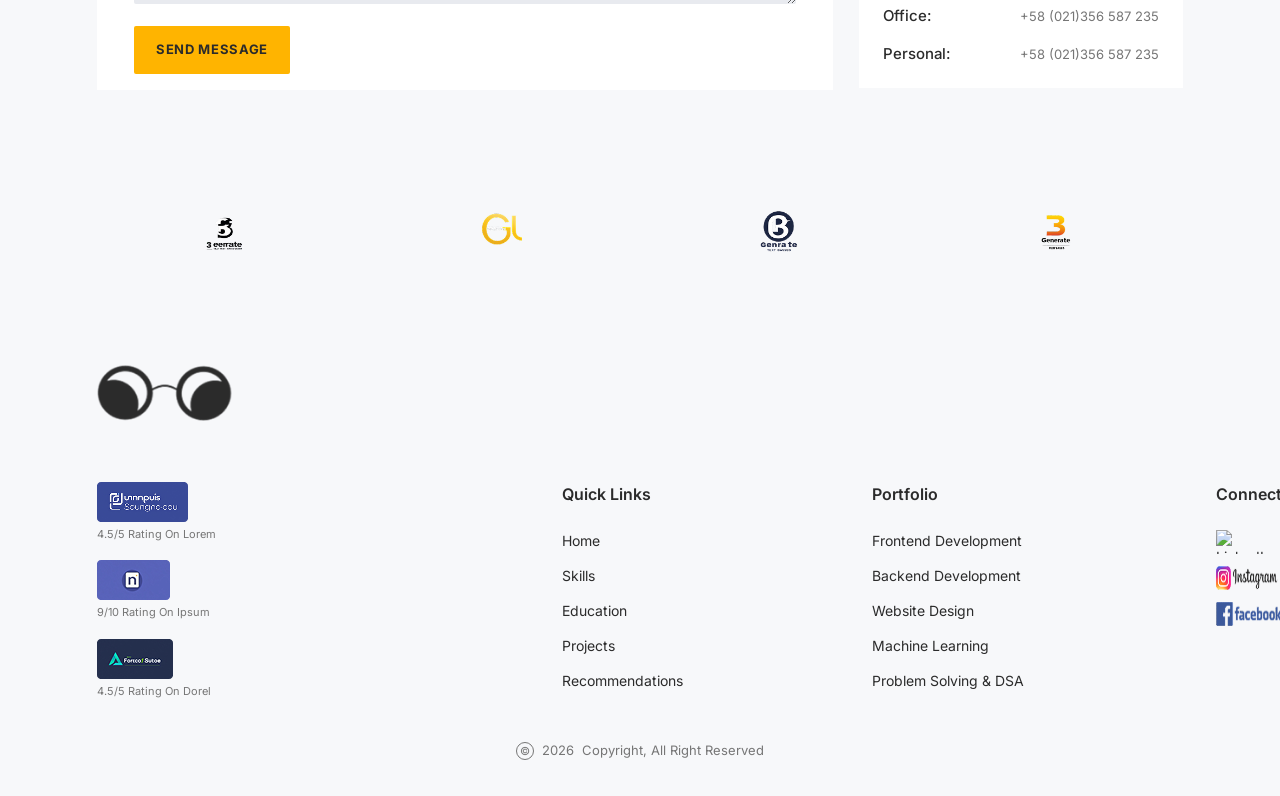
==== commit 84a5886a: "pixel perfected the hero page(kind-of)" ====
--- a/Portfolio/index.html
+++ b/Portfolio/index.html
@@ -35,7 +35,7 @@
         <span class="highlight">Front-end</span> Developer
       </h1>
       <p class="hero-description">
-        Lorem ipsum dolor sit amet, consectetur adipiscing elit. Et, volutpat feugiat placerat lobortis. Natoque rutrum semper sed suspendisse nunc lectus.
+        Lorem ipsum dolor sit amet, consectetur adipiscing elit. Et, volutpat feugiat <br>placerat lobortis. Natoque rutrum semper sed suspendisse nunc lectus.
       </p>
       <a href="#contact" class="btn">HIRE ME &rarr;</a>
     </div>
--- a/Portfolio/css/style.css
+++ b/Portfolio/css/style.css
@@ -8,11 +8,10 @@
   --input-bg: #E8EAEF;
 
   /* Layout & Spacing */
-  --content-max-width: 1140px;
-  --radius-sm: 6px;
-  --radius-md: 10px;
+  --radius-sm: 5.274px;
+  --radius-md: 8.79px;
   --radius-round: 50%;
-  --shadow-card: 0 4px 18px rgba(0, 0, 0, 0.05);
+  --shadow-card: 0 3.516px 15.822px rgba(47, 122, 249, 0.1);
 
   /* Typography */
   --font-family: 'Inter', -apple-system, BlinkMacSystemFont, sans-serif;
@@ -31,20 +30,17 @@
   z-index: 100;
   background-color: var(--bg-card);
   box-shadow: var(--shadow-card);
+  padding: 33.402px 84.384px;
 }
 
 .navbar {
-  max-width: var(--content-max-width);
-  margin: 0 auto;
-  height: 90px;
   display: flex;
   justify-content: space-between;
   align-items: center;
-  padding: 0 24px;
 }
 
 .logo img {
-  height: 48px;
+  height: 66.804px;
   width: auto;
   object-fit: contain;
 }
@@ -52,14 +48,13 @@
 .nav-links {
   display: flex;
   align-items: center;
-  gap: 32px;
+  gap: 30.90564px;
 }
 
 .nav-link {
-  font-size: 15px;
+  font-size: 13.185px;
   font-weight: 500;
   color: var(--text-primary);
-  padding: 8px 18px;
   border-radius: var(--radius-sm);
   transition: color 0.25s ease, background-color 0.25s ease;
 }
@@ -72,27 +67,29 @@
   background-color: var(--primary-accent);
   color: var(--text-primary);
   font-weight: 600;
+  padding: 8.79px 12.306px;
 }
 
 /* ==================== 2. HERO SECTION ==================== */
 .hero {
-  padding-top: 81px;
+  position: relative;
+  height: 553.77px;
+  padding: 71.199px 84.384px;
   background: var(--bg-card);
-  height: 630px;
+  box-sizing: border-box;
+  overflow: hidden;
 }
 
 .hero-content {
+  font-size: 14.064px;
   width: 50%;
-  padding-left: 98px;
-  padding-top: 45px;
+  padding-top: 39.555px;
   position: absolute;
-  line-height: 1.1;
 }
 
 .hero-title {
-  font-size: 48px;
-  line-height: 1.2;
-  margin: 10px 0;
+  font-size: 42.192px;
+  line-height: 1.236;
   color: var(--text-primary);
 }
 
@@ -101,18 +98,16 @@
 }
 
 .hero-description {
-    font-size: 16px;
-    margin: 42px 0 100px 0;
-    color: var(--text-muted);
+  margin: 58.014px 0 92.295px 0;
+  color: var(--text-muted);
 }
 
 .btn {
   display: inline-block;
-  padding: 14px 32px;
+  padding: 14.064px 28.128px;
   background-color: var(--primary-accent);
   color: var(--text-primary);
   font-weight: 700;
-  font-size: 14px;
   letter-spacing: 0.05em;
   text-transform: uppercase;
   border-radius: var(--radius-sm);
@@ -123,15 +118,17 @@
 
 .btn:hover {
   transform: translateY(-2px);
-  box-shadow: 0 6px 14px rgba(255, 180, 0, 0.35);
+  box-shadow: 0 5.274px 12.306px rgba(255, 180, 0, 0.35);
 }
 
 /* Hero Artboard & Floating Geometrics */
 
 .hero-image {
   position: absolute;
-  justify-self: right;
-  height: auto;
+  bottom: 0;
+  right: 0;
+  height: 483.81px; /* Truncated from 483.81039px for standard CSS precision */
+  display: flex;
 }
 
 /* ==================== 3. PROJECTS SHOWCASE ==================== */
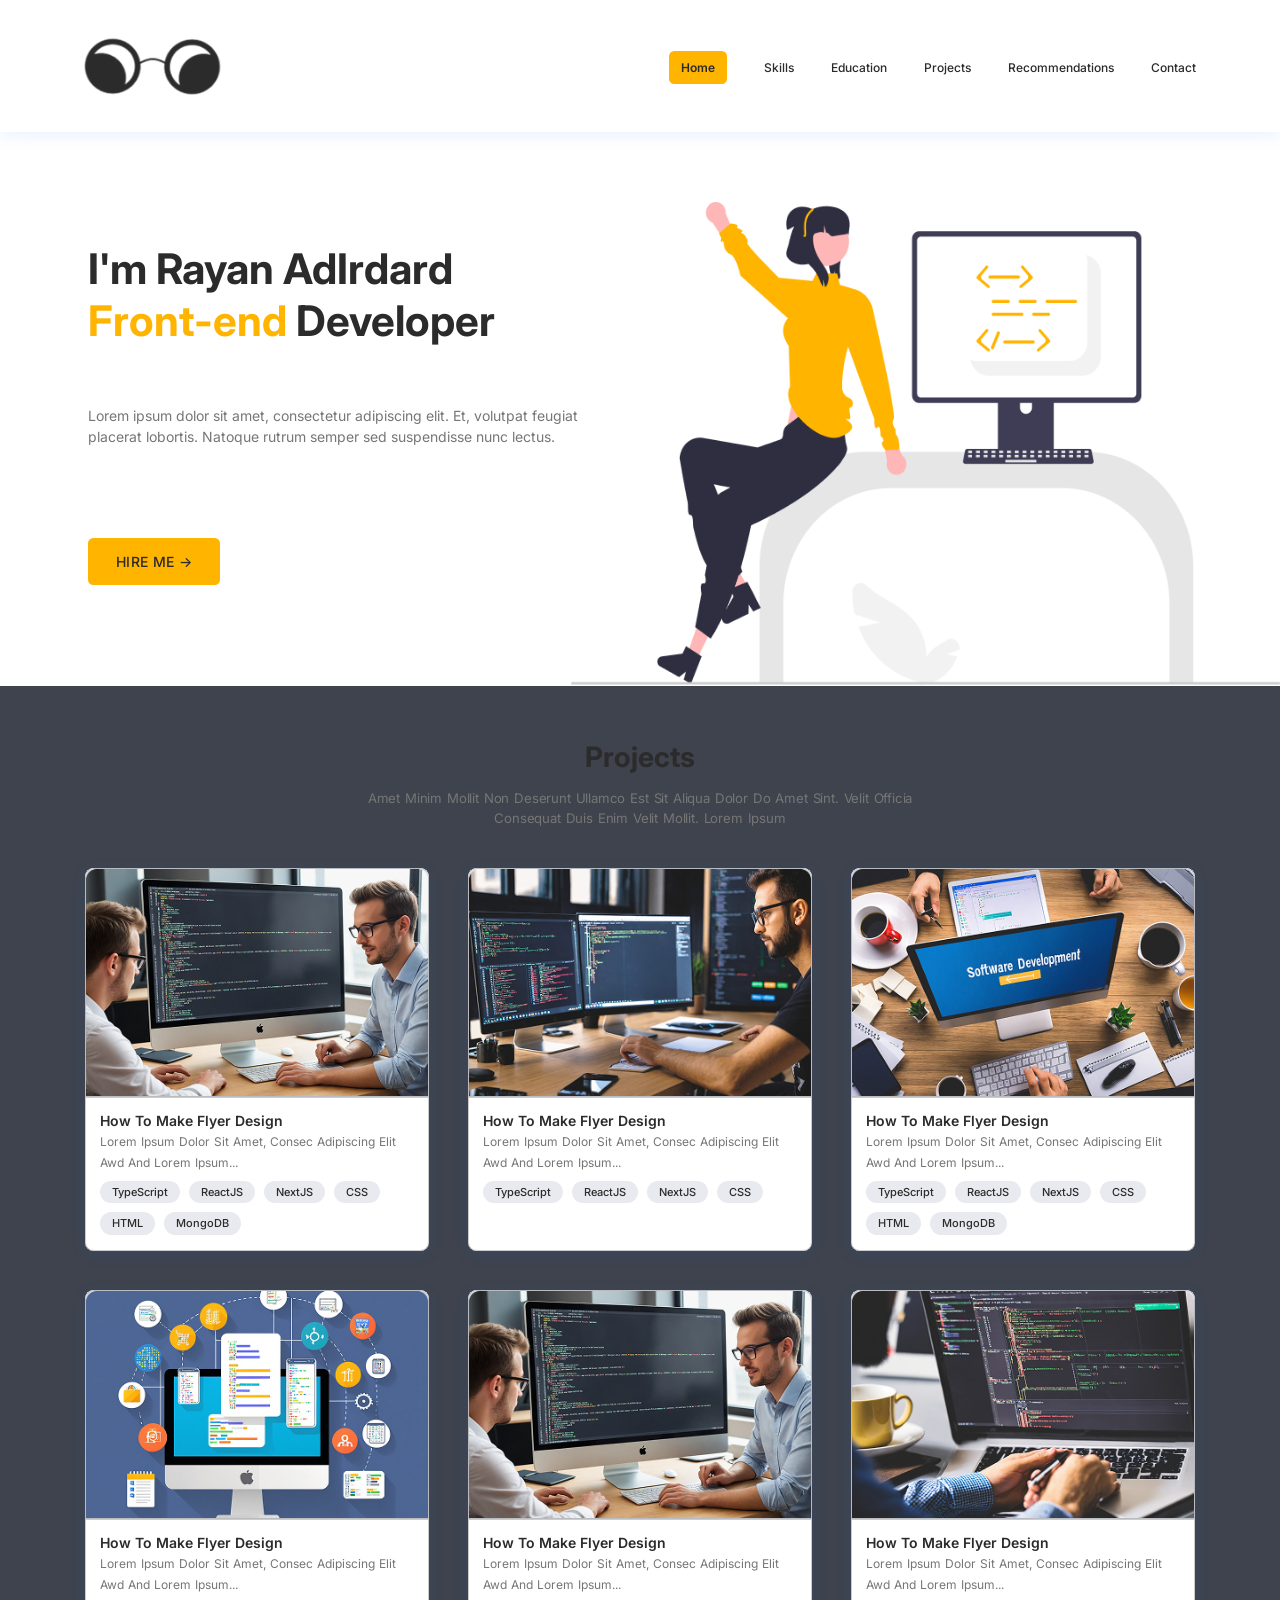
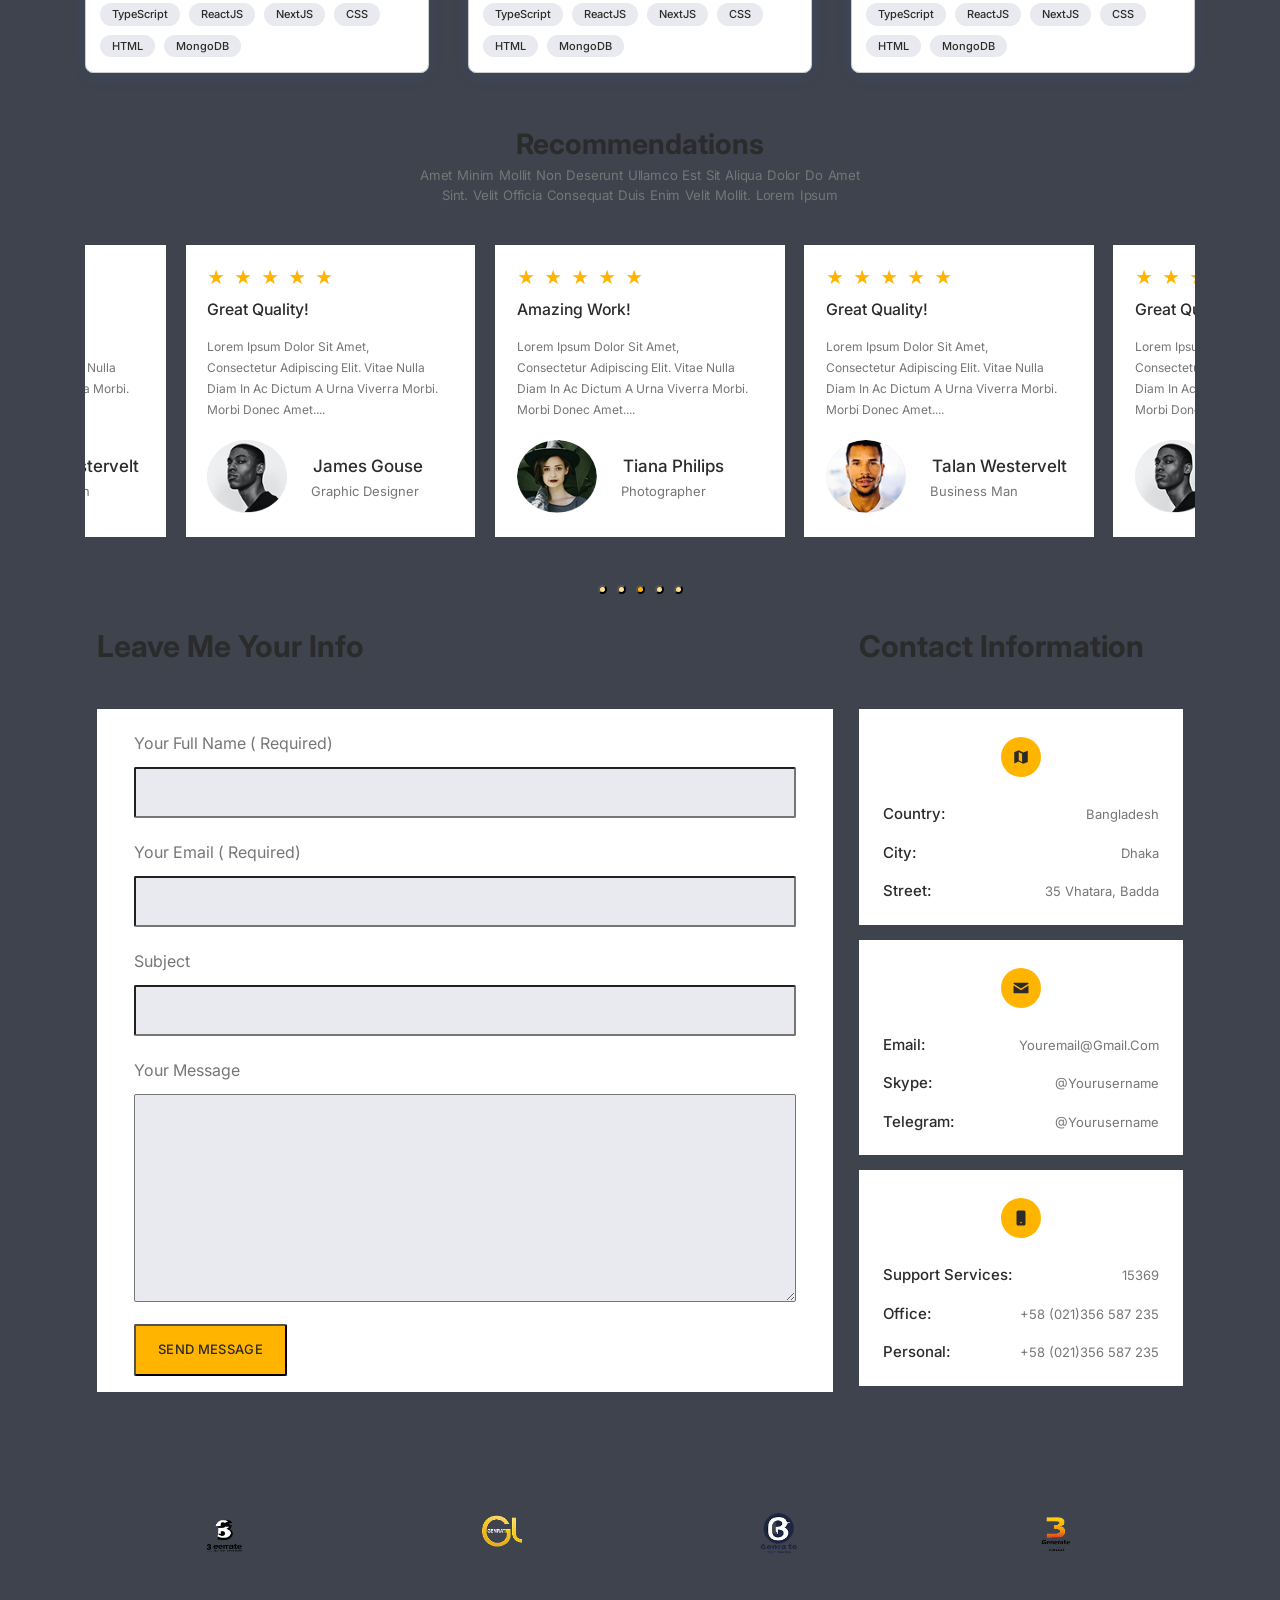
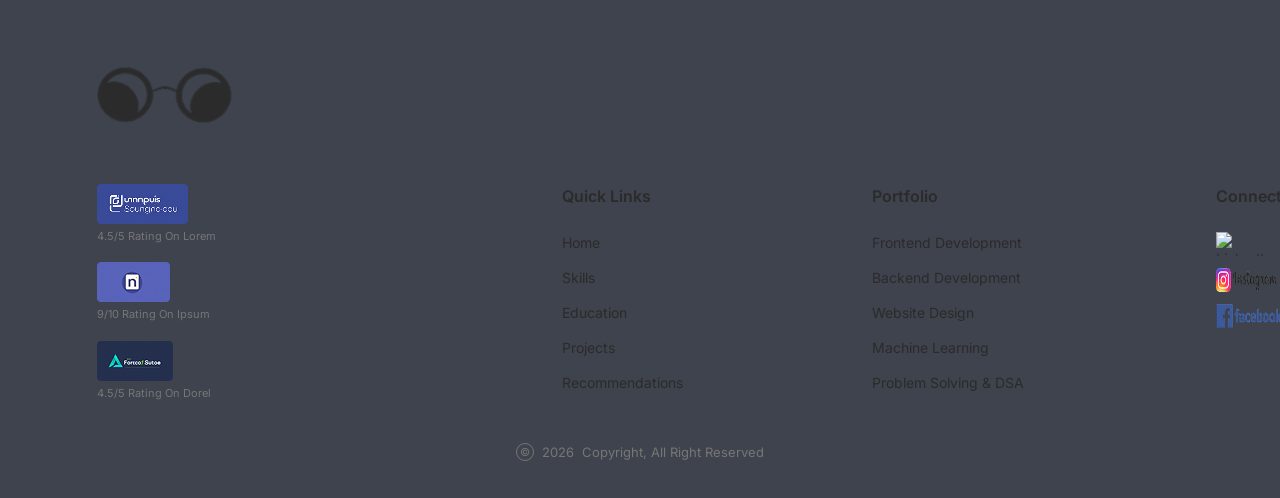
==== commit 862416a2: "pixel perfect rec section(tried)" ====
--- a/Portfolio/index.html
+++ b/Portfolio/index.html
@@ -35,8 +35,7 @@
         <span class="highlight">Front-end</span> Developer
       </h1>
       <p class="hero-description">
-        Lorem ipsum dolor sit amet, consectetur adipiscing elit. Et, volutpat feugiat <br>placerat lobortis. Natoque rutrum semper sed suspendisse nunc lectus.
-      </p>
+        Lorem ipsum dolor sit amet, consectetur adipiscing elit. Et, volutpat feugiat<br>placerat lobortis. Natoque rutrum semper sed suspendisse nunc lectus.</p>
       <a href="#contact" class="btn">HIRE ME &rarr;</a>
     </div>
 
@@ -50,7 +49,7 @@
       <div class="section-header">
         <h2 class="section-title">Projects</h2>
         <p class="section-subtitle">
-          Amet minim mollit non deserunt ullamco est sit aliqua dolor do amet sint. Velit officia consequat duis enim velit mollit. lorem ipsum
+          Amet minim mollit non deserunt ullamco est sit aliqua dolor do amet sint. Velit officia<br>consequat duis enim velit mollit. lorem ipsum
         </p>
       </div>
 
@@ -62,7 +61,7 @@
           </div>
           <div class="project-info">
             <h3 class="project-title">How to make Flyer Design</h3>
-            <p class="project-desc">Lorem ipsum dolor sit amet, consectetur adipiscing elit.</p>
+            <p class="project-desc">Lorem ipsum dolor sit amet, consec adipiscing elit awd and lorem ipsum...</p>
             <div class="project-tags">
               <span class="tag">TypeScript</span>
               <span class="tag">ReactJS</span>
@@ -81,7 +80,7 @@
           </div>
           <div class="project-info">
             <h3 class="project-title">How to make Flyer Design</h3>
-            <p class="project-desc">Lorem ipsum dolor sit amet, consectetur adipiscing elit.</p>
+            <p class="project-desc">Lorem ipsum dolor sit amet, consec adipiscing elit awd and lorem ipsum...</p>
             <div class="project-tags">
               <span class="tag">TypeScript</span>
               <span class="tag">ReactJS</span>
@@ -98,7 +97,7 @@
           </div>
           <div class="project-info">
             <h3 class="project-title">How to make Flyer Design</h3>
-            <p class="project-desc">Lorem ipsum dolor sit amet, consectetur adipiscing elit.</p>
+            <p class="project-desc">Lorem ipsum dolor sit amet, consec adipiscing elit awd and lorem ipsum...</p>
             <div class="project-tags">
               <span class="tag">TypeScript</span>
               <span class="tag">ReactJS</span>
@@ -117,7 +116,7 @@
           </div>
           <div class="project-info">
             <h3 class="project-title">How to make Flyer Design</h3>
-            <p class="project-desc">Lorem ipsum dolor sit amet, consectetur adipiscing elit.</p>
+            <p class="project-desc">Lorem ipsum dolor sit amet, consec adipiscing elit awd and lorem ipsum...</p>
             <div class="project-tags">
               <span class="tag">TypeScript</span>
               <span class="tag">ReactJS</span>
@@ -136,7 +135,7 @@
           </div>
           <div class="project-info">
             <h3 class="project-title">How to make Flyer Design</h3>
-            <p class="project-desc">Lorem ipsum dolor sit amet, consectetur adipiscing elit.</p>
+            <p class="project-desc">Lorem ipsum dolor sit amet, consec adipiscing elit awd and lorem ipsum...</p>
             <div class="project-tags">
               <span class="tag">TypeScript</span>
               <span class="tag">ReactJS</span>
@@ -155,7 +154,7 @@
           </div>
           <div class="project-info">
             <h3 class="project-title">How to make Flyer Design</h3>
-            <p class="project-desc">Lorem ipsum dolor sit amet, consectetur adipiscing elit.</p>
+            <p class="project-desc">Lorem ipsum dolor sit amet, consec adipiscing elit awd and lorem ipsum...</p>
             <div class="project-tags">
               <span class="tag">TypeScript</span>
               <span class="tag">ReactJS</span>
@@ -174,9 +173,9 @@
   <section class="recommendation" id="recommendations">
     <div class="recommendation-container">
       <div class="section-header">
-        <h2 class="section-title">Recommendations</h2>
+        <h2 class="section-title" style="margin-bottom: 1px;">Recommendations</h2>
         <p class="section-subtitle">
-          Amet minim mollit non deserunt ullamco est sit aliqua dolor do amet sint. Velit officia consequat duis enim velit mollit. lorem ipsum
+          Amet minim mollit non deserunt ullamco est sit aliqua dolor do amet<br>sint. Velit officia consequat duis enim velit mollit. lorem ipsum
         </p>
       </div>
     </div>
@@ -186,7 +185,7 @@
         <article class="rec-card">
           <div class="rec-stars" role="img" aria-label="5 out of 5 stars">&#9733; &#9733; &#9733; &#9733; &#9733;</div>
           <h3 class="rec-title">Great Quality!</h3>
-          <p class="rec-text">Lorem Ipsum Dolor Sit Amet, Consectetur Adipiscing Elit. Vitae Nulla Diam In Ac Dictum A Urna Viverra Morbi. Morbi Donec Amet....</p>
+          <p class="rec-text">Lorem Ipsum Dolor Sit Amet,<br>Consectetur Adipiscing Elit. Vitae Nulla<br>Diam In Ac Dictum A Urna Viverra Morbi.<br>Morbi Donec Amet....</p>
           <div class="rec-author">
             <img class="rec-avatar" src="assets/Profile3.png" alt="Talan Westervelt" draggable="false" />
             <div>
@@ -198,7 +197,7 @@
         <article class="rec-card">
           <div class="rec-stars" role="img" aria-label="5 out of 5 stars">&#9733; &#9733; &#9733; &#9733; &#9733;</div>
           <h3 class="rec-title">Great Quality!</h3>
-          <p class="rec-text">Lorem Ipsum Dolor Sit Amet, Consectetur Adipiscing Elit. Vitae Nulla Diam In Ac Dictum A Urna Viverra Morbi. Morbi Donec Amet....</p>
+          <p class="rec-text">Lorem Ipsum Dolor Sit Amet,<br>Consectetur Adipiscing Elit. Vitae Nulla<br>Diam In Ac Dictum A Urna Viverra Morbi.<br>Morbi Donec Amet....</p>
           <div class="rec-author">
             <img class="rec-avatar" src="assets/Profile1.png" alt="James Gouse" draggable="false" />
             <div>
@@ -210,7 +209,7 @@
         <article class="rec-card">
           <div class="rec-stars" role="img" aria-label="5 out of 5 stars">&#9733; &#9733; &#9733; &#9733; &#9733;</div>
           <h3 class="rec-title">Amazing Work!</h3>
-          <p class="rec-text">Lorem Ipsum Dolor Sit Amet, Consectetur Adipiscing Elit. Vitae Nulla Diam In Ac Dictum A Urna Viverra Morbi. Morbi Donec Amet....</p>
+          <p class="rec-text">Lorem Ipsum Dolor Sit Amet,<br>Consectetur Adipiscing Elit. Vitae Nulla<br>Diam In Ac Dictum A Urna Viverra Morbi.<br>Morbi Donec Amet....</p>
           <div class="rec-author">
             <img class="rec-avatar" src="assets/Profile2.png" alt="Tiana Philips" draggable="false" />
             <div>
@@ -222,7 +221,7 @@
         <article class="rec-card">
           <div class="rec-stars" role="img" aria-label="5 out of 5 stars">&#9733; &#9733; &#9733; &#9733; &#9733;</div>
           <h3 class="rec-title">Great Quality!</h3>
-          <p class="rec-text">Lorem Ipsum Dolor Sit Amet, Consectetur Adipiscing Elit. Vitae Nulla Diam In Ac Dictum A Urna Viverra Morbi. Morbi Donec Amet....</p>
+          <p class="rec-text">Lorem Ipsum Dolor Sit Amet,<br>Consectetur Adipiscing Elit. Vitae Nulla<br>Diam In Ac Dictum A Urna Viverra Morbi.<br>Morbi Donec Amet....</p>
           <div class="rec-author">
             <img class="rec-avatar" src="assets/Profile3.png" alt="Talan Westervelt" draggable="false" />
             <div>
@@ -234,7 +233,7 @@
         <article class="rec-card">
           <div class="rec-stars" role="img" aria-label="5 out of 5 stars">&#9733; &#9733; &#9733; &#9733; &#9733;</div>
           <h3 class="rec-title">Great Quality!</h3>
-          <p class="rec-text">Lorem Ipsum Dolor Sit Amet, Consectetur Adipiscing Elit. Vitae Nulla Diam In Ac Dictum A Urna Viverra Morbi. Morbi Donec Amet....</p>
+          <p class="rec-text">Lorem Ipsum Dolor Sit Amet,<br>Consectetur Adipiscing Elit. Vitae Nulla<br>Diam In Ac Dictum A Urna Viverra Morbi.<br>Morbi Donec Amet....</p>
           <div class="rec-author">
             <img class="rec-avatar" src="assets/Profile1.png" alt="James Gouse" draggable="false" />
             <div>
--- a/Portfolio/css/style.css
+++ b/Portfolio/css/style.css
@@ -1,7 +1,7 @@
 :root {
   /* Colors */
   --primary-accent: #FFB400;
-  --bg-page: #F7F8FA;
+  --bg-page: #3e434d;
   --bg-card: #FFFFFF;
   --text-primary: #2B2B2B;
   --text-muted: #767676;
@@ -30,7 +30,7 @@
   z-index: 100;
   background-color: var(--bg-card);
   box-shadow: var(--shadow-card);
-  padding: 33.402px 84.384px;
+  padding: 32.75px 84px;
 }
 
 .navbar {
@@ -48,11 +48,11 @@
 .nav-links {
   display: flex;
   align-items: center;
-  gap: 30.90564px;
+  gap: 37px;
 }
 
 .nav-link {
-  font-size: 13.185px;
+  font-size: 12px;
   font-weight: 500;
   color: var(--text-primary);
   border-radius: var(--radius-sm);
@@ -67,22 +67,22 @@
   background-color: var(--primary-accent);
   color: var(--text-primary);
   font-weight: 600;
-  padding: 8.79px 12.306px;
+  padding: 9px 12px;
 }
 
 /* ==================== 2. HERO SECTION ==================== */
 .hero {
   position: relative;
   height: 553.77px;
-  padding: 71.199px 84.384px;
+  padding: 71.199px 88px;
   background: var(--bg-card);
   box-sizing: border-box;
   overflow: hidden;
 }
 
 .hero-content {
-  font-size: 14.064px;
-  width: 50%;
+  font-size: 14px;
+  width: 42%;
   padding-top: 39.555px;
   position: absolute;
 }
@@ -98,20 +98,19 @@
 }
 
 .hero-description {
-  margin: 58.014px 0 92.295px 0;
+  margin: 58.014px 0 91px 0;
   color: var(--text-muted);
 }
 
 .btn {
   display: inline-block;
-  padding: 14.064px 28.128px;
+  padding: 13px 28px;
   background-color: var(--primary-accent);
   color: var(--text-primary);
-  font-weight: 700;
-  letter-spacing: 0.05em;
+  font-weight: 500;
+  letter-spacing: 0.025em;
   text-transform: uppercase;
   border-radius: var(--radius-sm);
-  border: none;
   cursor: pointer;
   transition: transform 0.2s ease, box-shadow 0.2s ease;
 }
@@ -133,35 +132,36 @@
 
 /* ==================== 3. PROJECTS SHOWCASE ==================== */
 .projects {
-  padding: 60px 0;
+  padding: 50px 0;
 }
 
 .projects-container {
-  margin: 0 97px;
+  margin: 0 85.263px;
 }
 
 .section-header {
   text-align: center;
-  max-width: 654px;
-  margin: 0 auto 45px;
+  margin: 0 auto 39.555px;
 }
 
 .section-title {
-  font-size: 38px;
+  font-size: 28.128px;
   font-weight: 700;
-  margin-bottom: 12px;
+  margin-bottom: 10.548px;
 }
 
 .section-subtitle {
-  font-size: 15px;
-  color: var(--text-muted);
-  line-height: 1.6;
+  text-transform: capitalize;
+  font-size: 13.185px;
+  color: var(--text-muted);
+  word-spacing: 1.2px;
+  letter-spacing: -0.2px;
 }
 
 .project-grid {
   display: grid;
   grid-template-columns: repeat(3, 1fr);
-  gap: 45px;
+  gap: 39px;
 }
 
 .project-card {
@@ -176,17 +176,17 @@
 
 .project-card:hover {
   transform: translateY(-6px);
-  box-shadow: 0 12px 30px rgba(0, 0, 0, 0.08);
+  box-shadow: 0 10.548px 26.37px rgba(0, 0, 0, 0.2);
 }
 
 .project-cover {
   width: 100%;
-  height: 220px;
   background-color: var(--input-bg);
   overflow: hidden;
 }
 
 .project-cover img {
+  border: 1.5px solid rgba(0, 0, 0, 0.2);
   width: 100%;
   height: 100%;
   object-fit: cover;
@@ -195,30 +195,35 @@
 }
 
 .project-info {
-  padding: 22px 20px 24px;
+  text-transform: capitalize;
+  border: 0.5px solid rgba(0, 0, 0, 0.2);
+  padding: 12px 14px 15px 14px;
   display: flex;
   flex-direction: column;
   flex-grow: 1;
+  border-bottom-left-radius: var(--radius-md);
+  border-bottom-right-radius: var(--radius-md);
 }
 
 .project-title {
-  font-size: 18px;
+  font-size: 14px;
   font-weight: 600;
+  margin-bottom: 1px;
+  color: var(--text-primary);
+}
+
+.project-desc {
+  font-size: 12px;
+  word-spacing: 1px;
+  line-height: 1.7;
+  color: var(--text-muted);
   margin-bottom: 8px;
-  color: var(--text-primary);
-}
-
-.project-desc {
-  font-size: 14px;
-  color: var(--text-muted);
-  line-height: 1.5;
-  margin-bottom: 18px;
 }
 
 .project-tags {
   display: flex;
   flex-wrap: wrap;
-  gap: 6px;
+  gap: 9px;
 }
 
 .tag {
@@ -226,28 +231,16 @@
   align-items: center;
   background: var(--input-bg);
   color: var(--text-primary);
-  font-size: 12px;
+  font-size: 11px;
   font-weight: 500;
-  padding: 5px 12px;
+  padding: 3px 12px;
   border-radius: 50px;
 }
-/* Anchor offset so the sticky navbar doesn't cover section titles */
-section[id] {
-  scroll-margin-top: 90px;
-}
-
 /* ==================== 4. RECOMMENDATIONS (infinite carousel) ==================== */
-.recommendation {
-  padding: 30px 0 60px;
-}
-
-.recommendation-container {
-  margin: 0 97px;
-}
 
 /* The viewport clips the track, so the cards at both ends are cut off */
 .slider {
-  margin: 0 97px;
+  margin: 0 85px;
   overflow: hidden;
   touch-action: pan-y;
   cursor: grab;
@@ -255,40 +248,38 @@
 .slider.dragging { cursor: grabbing; }
 
 .slider-track {
-  --rec-gap: 24px;
-  display: flex;
-  gap: var(--rec-gap);
-  width: max-content;
+  display: flex;
+  gap: 19.5px;
   will-change: transform;
 }
 
 .rec-card {
-  flex: 0 0 341px;
-  height: 327px;
-  padding: 34px 28px 24px;
+  flex: 0 0 289.75px;
+  padding: 23.733px 21.975px;
+  padding-right: 0;
   background: var(--bg-card);
   user-select: none;
 }
 
 .rec-stars {
   color: var(--primary-accent);
-  font-size: 22px;
+  font-size: 17.6px;
   line-height: 1;
   letter-spacing: 2px;
-  margin-bottom: 18px;
+  margin-bottom: 12px;
 }
 
 .rec-title {
-  font-size: 18px;
+  font-size: 15.822px;
   font-weight: 500;
-  margin-bottom: 16px;
+  margin-bottom: 14px;
 }
 
 .rec-text {
-  font-size: 15px;
-  line-height: 1.6;
-  color: var(--text-muted);
-  margin-bottom: 24px;
+  font-size: 12px;
+  line-height: 1.75;
+  color: var(--text-muted);
+  margin-bottom: 20px;
 }
 
 .rec-author {
@@ -298,23 +289,23 @@
 }
 
 .rec-avatar {
-  width: 88px;
-  height: 88px;
+  justify-content: flex-start;
+  width: 80px;
+  height: 73px;
   flex-shrink: 0;
   border-radius: var(--radius-round);
   object-fit: cover;
   background-color: var(--input-bg);
-  pointer-events: none;
 }
 
 .rec-name {
   font-size: 17px;
   font-weight: 500;
-  margin-bottom: 4px;
+  margin: 2px;
 }
 
 .rec-role {
-  font-size: 14px;
+  font-size: 13px;
   color: var(--text-muted);
 }
 
@@ -329,7 +320,6 @@
   width: 9px;
   height: 9px;
   padding: 0;
-  border: none;
   border-radius: var(--radius-round);
   background: #FFDF8C;
   cursor: pointer;
@@ -386,7 +376,6 @@
 .field textarea {
   display: block;
   width: 100%;
-  border: none;
   border-radius: 2px;
   background: var(--input-bg);
   color: var(--text-primary);
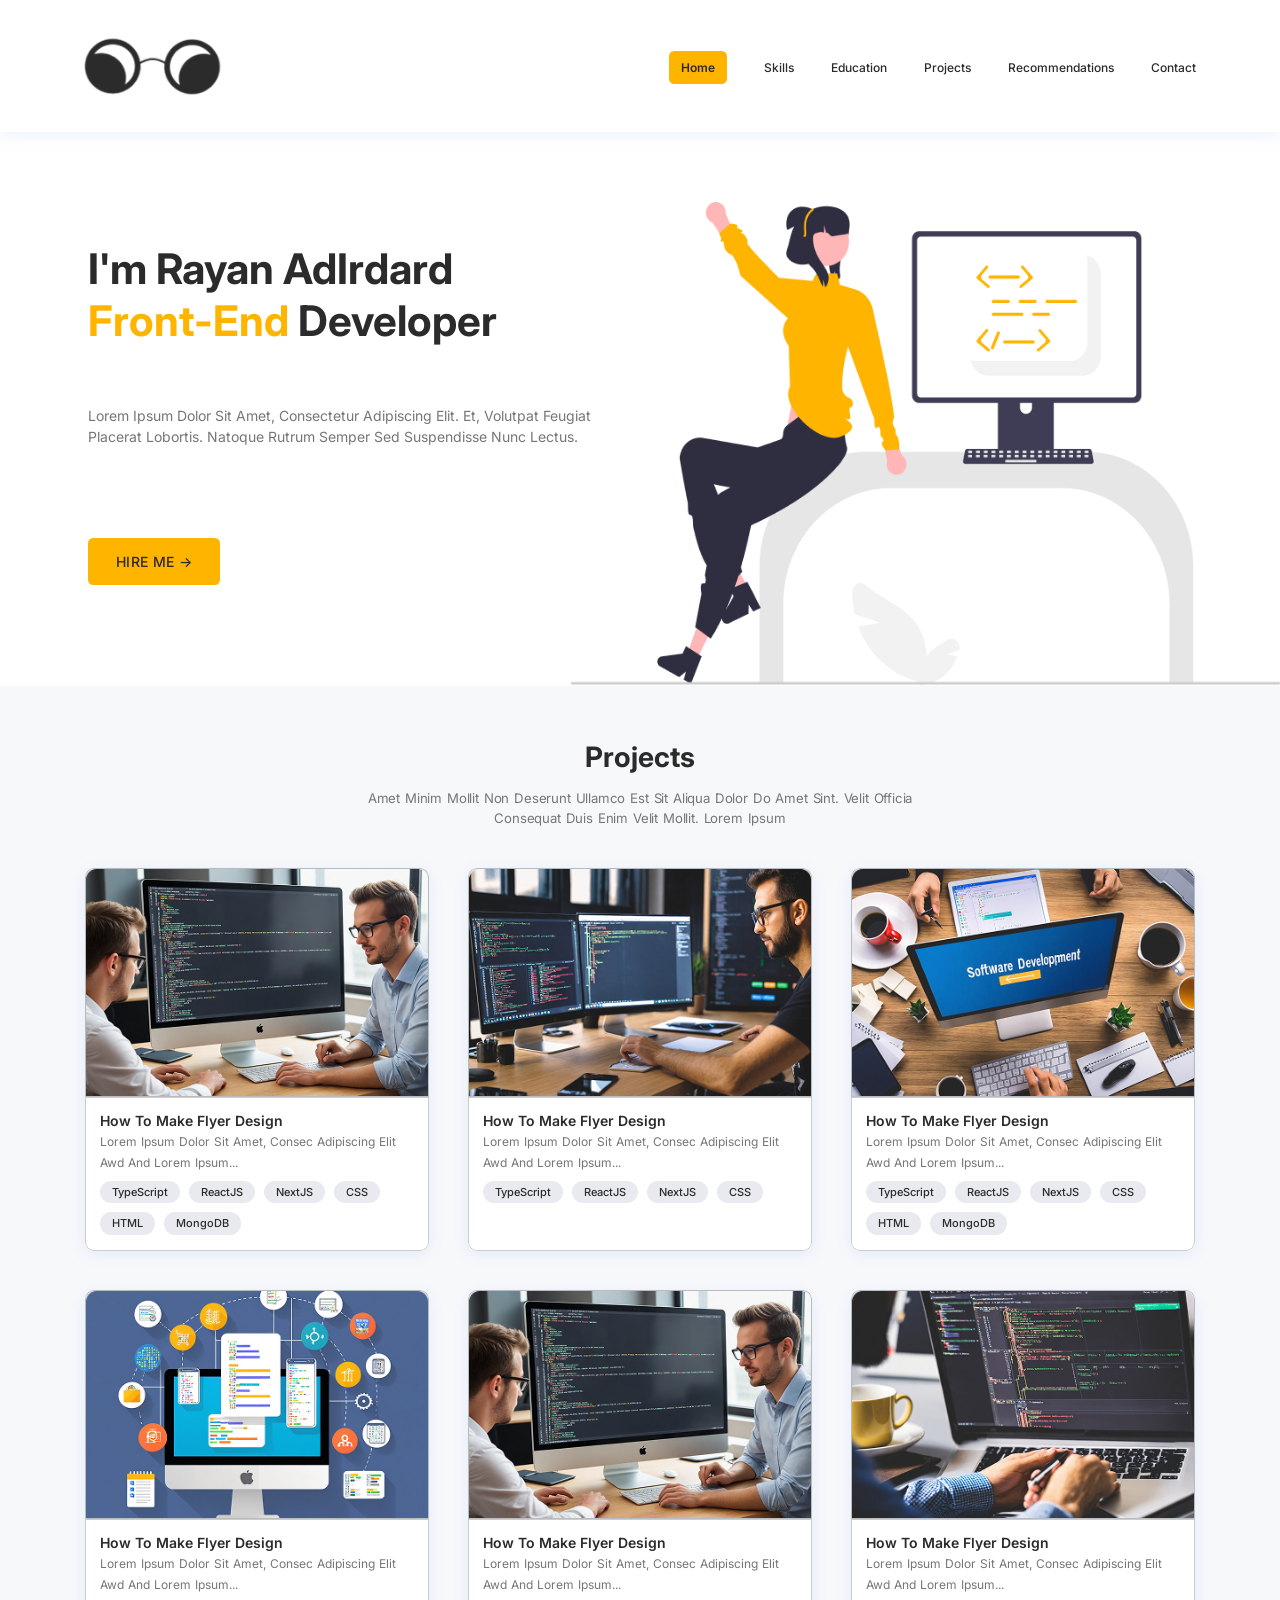
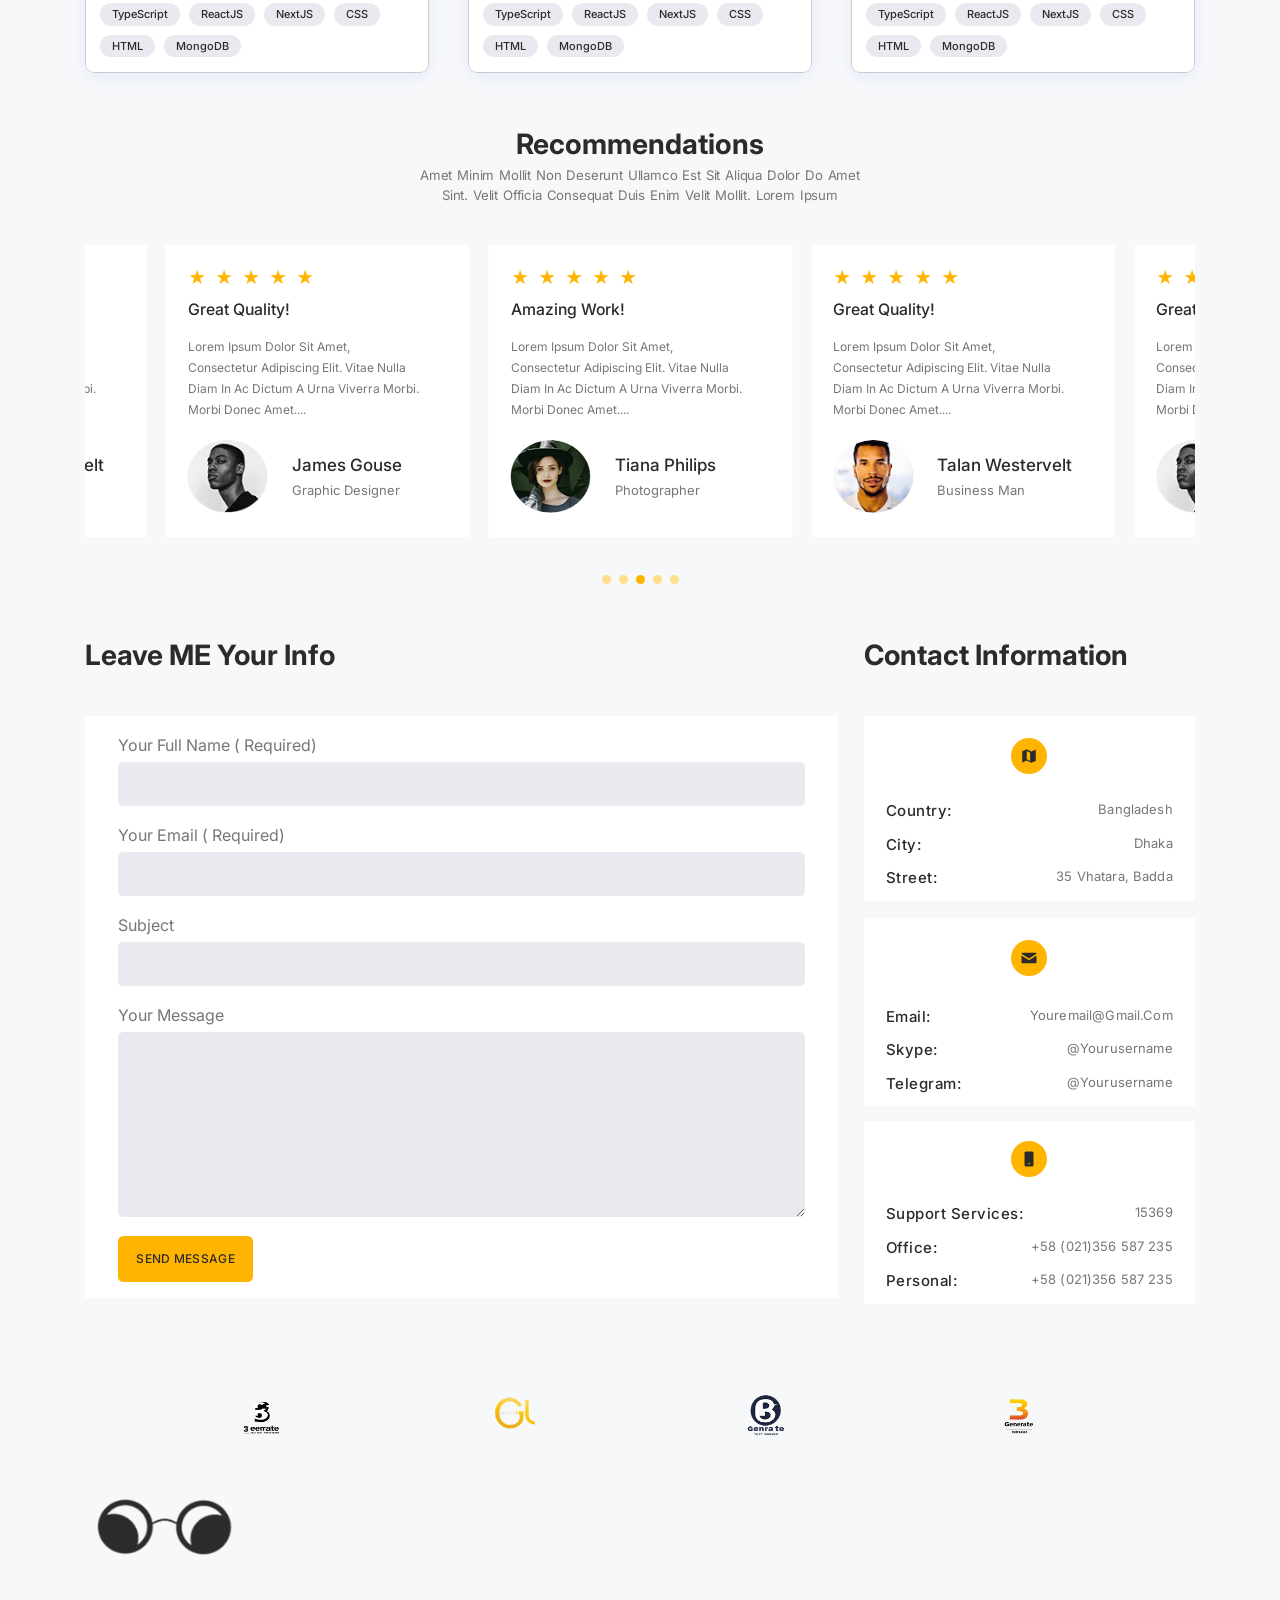
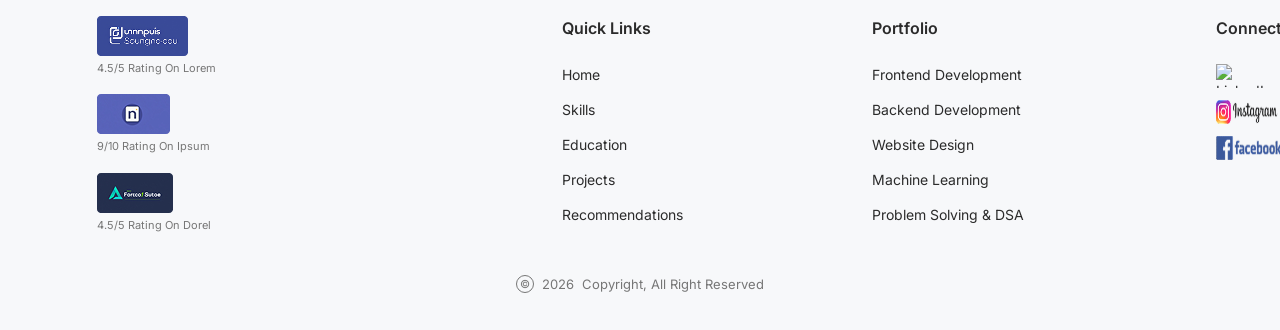
==== commit 553312df: "pixel perfect contact section(tried)" ====
--- a/Portfolio/index.html
+++ b/Portfolio/index.html
@@ -252,7 +252,7 @@
   <section class="contact" id="contact">
     <div class="contact-container">
       <div class="contact-grid">
-        <h2 class="contact-heading">Leave Me Your Info</h2>
+        <h2 class="contact-heading">Leave ME Your Info</h2>
         <h2 class="contact-heading">Contact Information</h2>
 
         <form class="contact-form" id="contactForm" novalidate>
@@ -289,17 +289,17 @@
               <div><dt>Street:</dt><dd>35 Vhatara, Badda</dd></div>
             </dl>
           </div>
-          <div class="info-card">
+          <div class="info-card" style="margin-top: 2px">
             <span class="info-icon" aria-hidden="true">
               <svg width="18" height="18" viewBox="0 0 24 24" fill="currentColor"><path d="M3 5h18a1 1 0 0 1 1 1v.4l-10 6.2L2 6.4V6a1 1 0 0 1 1-1zm19 3.7V18a1 1 0 0 1-1 1H3a1 1 0 0 1-1-1V8.7l10 6.2 10-6.2z"/></svg>
             </span>
-            <dl>
+            <dl style="margin-top: 30px;">
               <div><dt>Email:</dt><dd><a href="mailto:Youremail@Gmail.Com">Youremail@Gmail.Com</a></dd></div>
               <div><dt>Skype:</dt><dd>@Yourusername</dd></div>
               <div><dt>Telegram:</dt><dd>@Yourusername</dd></div>
             </dl>
           </div>
-          <div class="info-card">
+          <div class="info-card" style="padding-top: 20px;">
             <span class="info-icon" aria-hidden="true">
               <svg width="18" height="18" viewBox="0 0 24 24" fill="currentColor"><path d="M8 2h8a2 2 0 0 1 2 2v16a2 2 0 0 1-2 2H8a2 2 0 0 1-2-2V4a2 2 0 0 1 2-2zm4 17.2a1.1 1.1 0 1 0 0-2.2 1.1 1.1 0 0 0 0 2.2z"/></svg>
             </span>
--- a/Portfolio/css/style.css
+++ b/Portfolio/css/style.css
@@ -1,7 +1,7 @@
 :root {
   /* Colors */
   --primary-accent: #FFB400;
-  --bg-page: #3e434d;
+  --bg-page: #F7F8FA;
   --bg-card: #FFFFFF;
   --text-primary: #2B2B2B;
   --text-muted: #767676;
@@ -81,6 +81,7 @@
 }
 
 .hero-content {
+  text-transform: capitalize;
   font-size: 14px;
   width: 42%;
   padding-top: 39.555px;
@@ -254,7 +255,7 @@
 }
 
 .rec-card {
-  flex: 0 0 289.75px;
+  flex: 0 0 303.39px;
   padding: 23.733px 21.975px;
   padding-right: 0;
   background: var(--bg-card);
@@ -301,7 +302,7 @@
 .rec-name {
   font-size: 17px;
   font-weight: 500;
-  margin: 2px;
+  margin-bottom: 2px;
 }
 
 .rec-role {
@@ -312,14 +313,14 @@
 .slider-dots {
   display: flex;
   justify-content: center;
-  gap: 10px;
-  margin-top: 48px;
+  gap: 8px;
+  margin-top: 38px;
 }
 
 .dot {
   width: 9px;
   height: 9px;
-  padding: 0;
+  border: 0;
   border-radius: var(--radius-round);
   background: #FFDF8C;
   cursor: pointer;
@@ -338,11 +339,11 @@
 
 /* ==================== 5. CONTACT ==================== */
 .contact {
-  padding: 30px 0 70px;
+  padding: 50px 0 70px;
 }
 
 .contact-container {
-  margin: 0 97px;
+  margin: 0 85.263px;
 }
 
 .contact-grid {
@@ -352,40 +353,41 @@
 }
 
 .contact-heading {
-  font-size: 30px;
+  font-size: 28px;
   font-weight: 700;
   margin-bottom: 40px;
 }
 
 .contact-form {
   background: var(--bg-card);
-  padding: 22px 37px 0;
+  padding: 0 33px 0;
   align-self: start;
 }
 
-.field { margin-bottom: 22px; }
+.field { margin-top: 17px; }
 
 .field label {
   display: block;
   font-size: 16px;
   color: var(--text-muted);
-  margin-bottom: 12px;
+  margin-bottom: 5px;
 }
 
 .field input,
 .field textarea {
   display: block;
   width: 100%;
-  border-radius: 2px;
+  border: 0;
+  border-radius: var(--radius-sm);
   background: var(--input-bg);
   color: var(--text-primary);
   padding: 0 16px;
-  height: 51px;
+  height: 43.95px;
   font-size: 15px;
 }
 
 .field textarea {
-  height: 208px;
+  height: 184.59px;
   padding: 14px 16px;
   resize: vertical;
 }
@@ -400,9 +402,11 @@
 }
 
 .btn-sm {
-  padding: 14px 22px;
-  font-size: 13px;
-  border-radius: 2px;
+  margin-top: 19px;
+  padding: 14px 18px;
+  font-size: 12px;
+  border: 0;
+  border-radius: var(--radius-sm);
 }
 
 .form-status {
@@ -420,14 +424,15 @@
 
 .info-card {
   background: var(--bg-card);
-  padding: 28px 24px 22px;
+  padding: 22px;
+  padding-bottom: 11px;
 }
 
 .info-icon {
   display: grid;
   place-items: center;
-  width: 40px;
-  height: 40px;
+  width: 36px;
+  height: 36px;
   margin: 0 auto 26px;
   border-radius: var(--radius-round);
   background: var(--primary-accent);
@@ -439,16 +444,18 @@
   justify-content: space-between;
   align-items: baseline;
   gap: 12px;
-  margin-top: 16px;
-}
-.info-card dl > div:first-child { margin-top: 0; }
+  margin-top: 11px;
+}
 
 .info-card dt {
+  letter-spacing: 0.5px;
   font-size: 15px;
   font-weight: 500;
+  align-self: center;
 }
 
 .info-card dd {
+  letter-spacing: 0.15px;
   font-size: 13px;
   color: var(--text-muted);
   text-align: right;
@@ -458,7 +465,7 @@
 
 /* ==================== 6. PARTNERS ==================== */
 .partners {
-  padding: 30px 0 50px;
+  padding: 0 50px;
 }
 
 .partners-container {
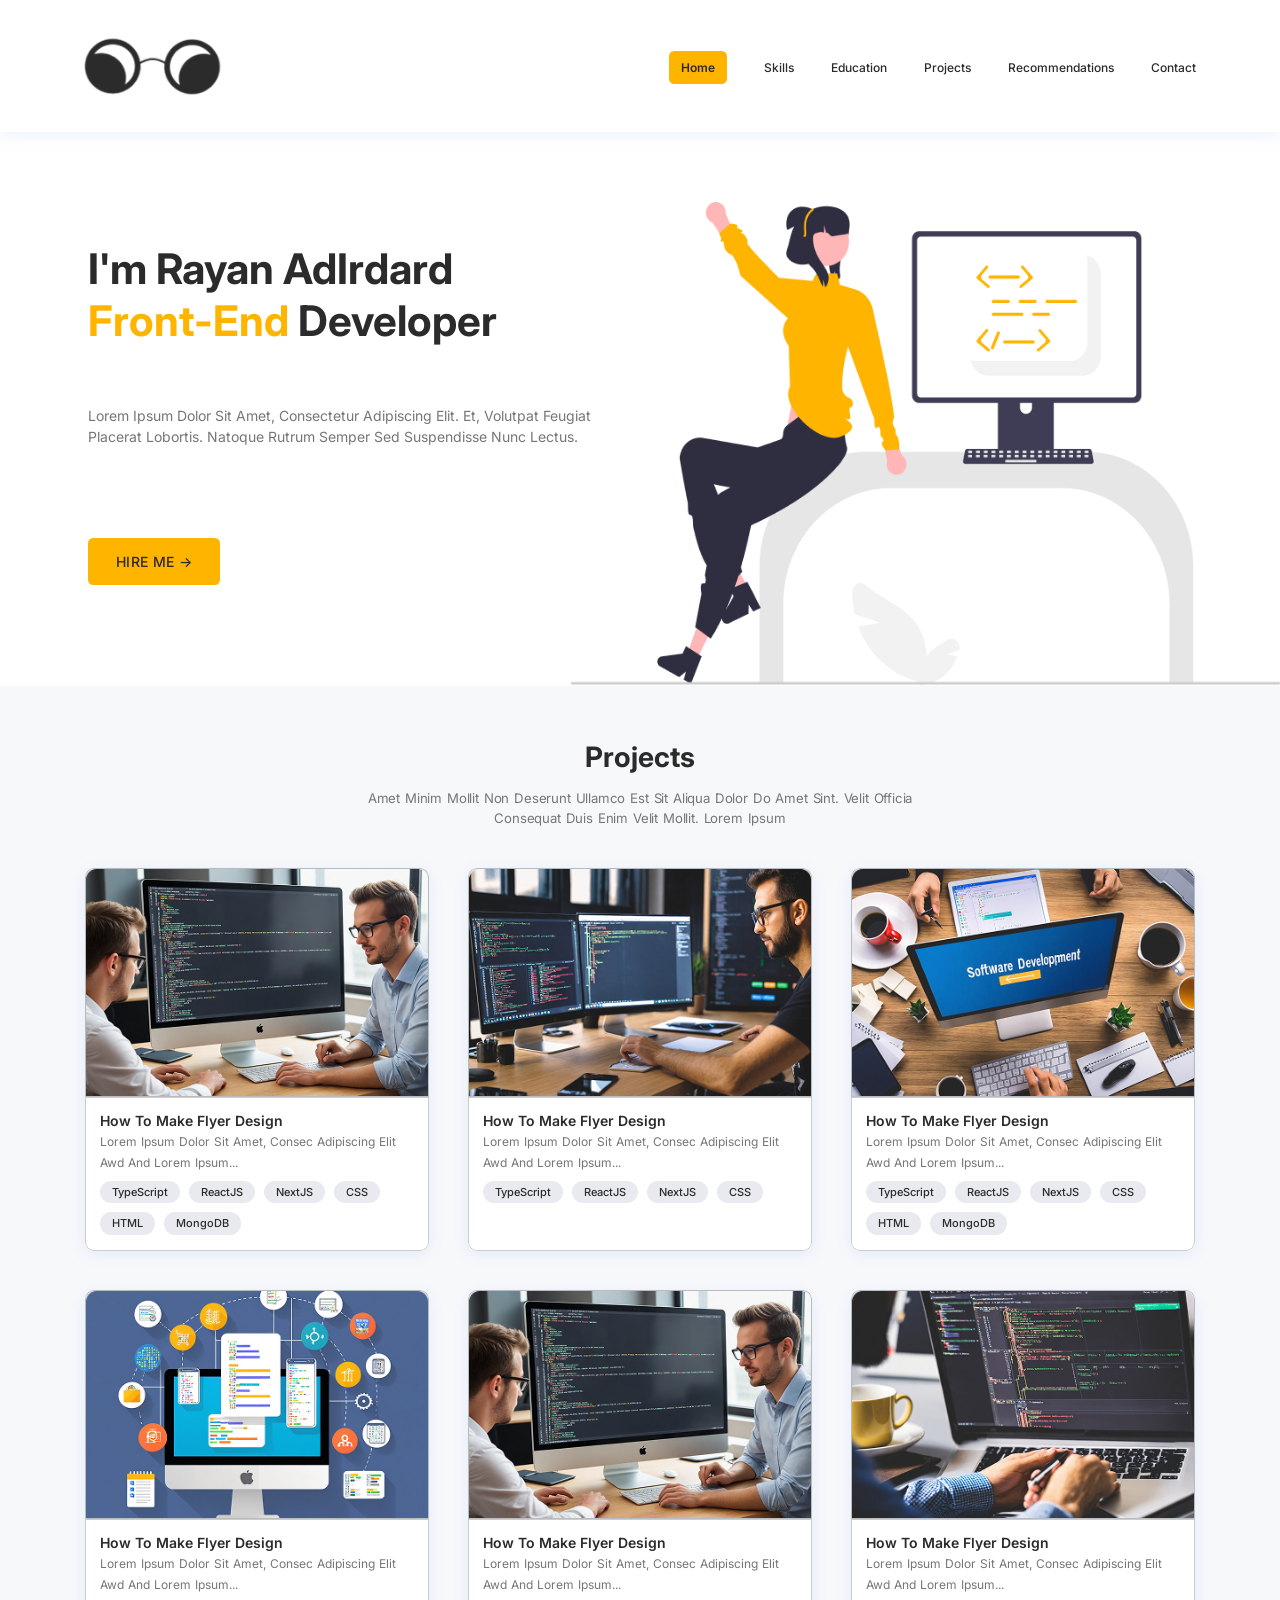
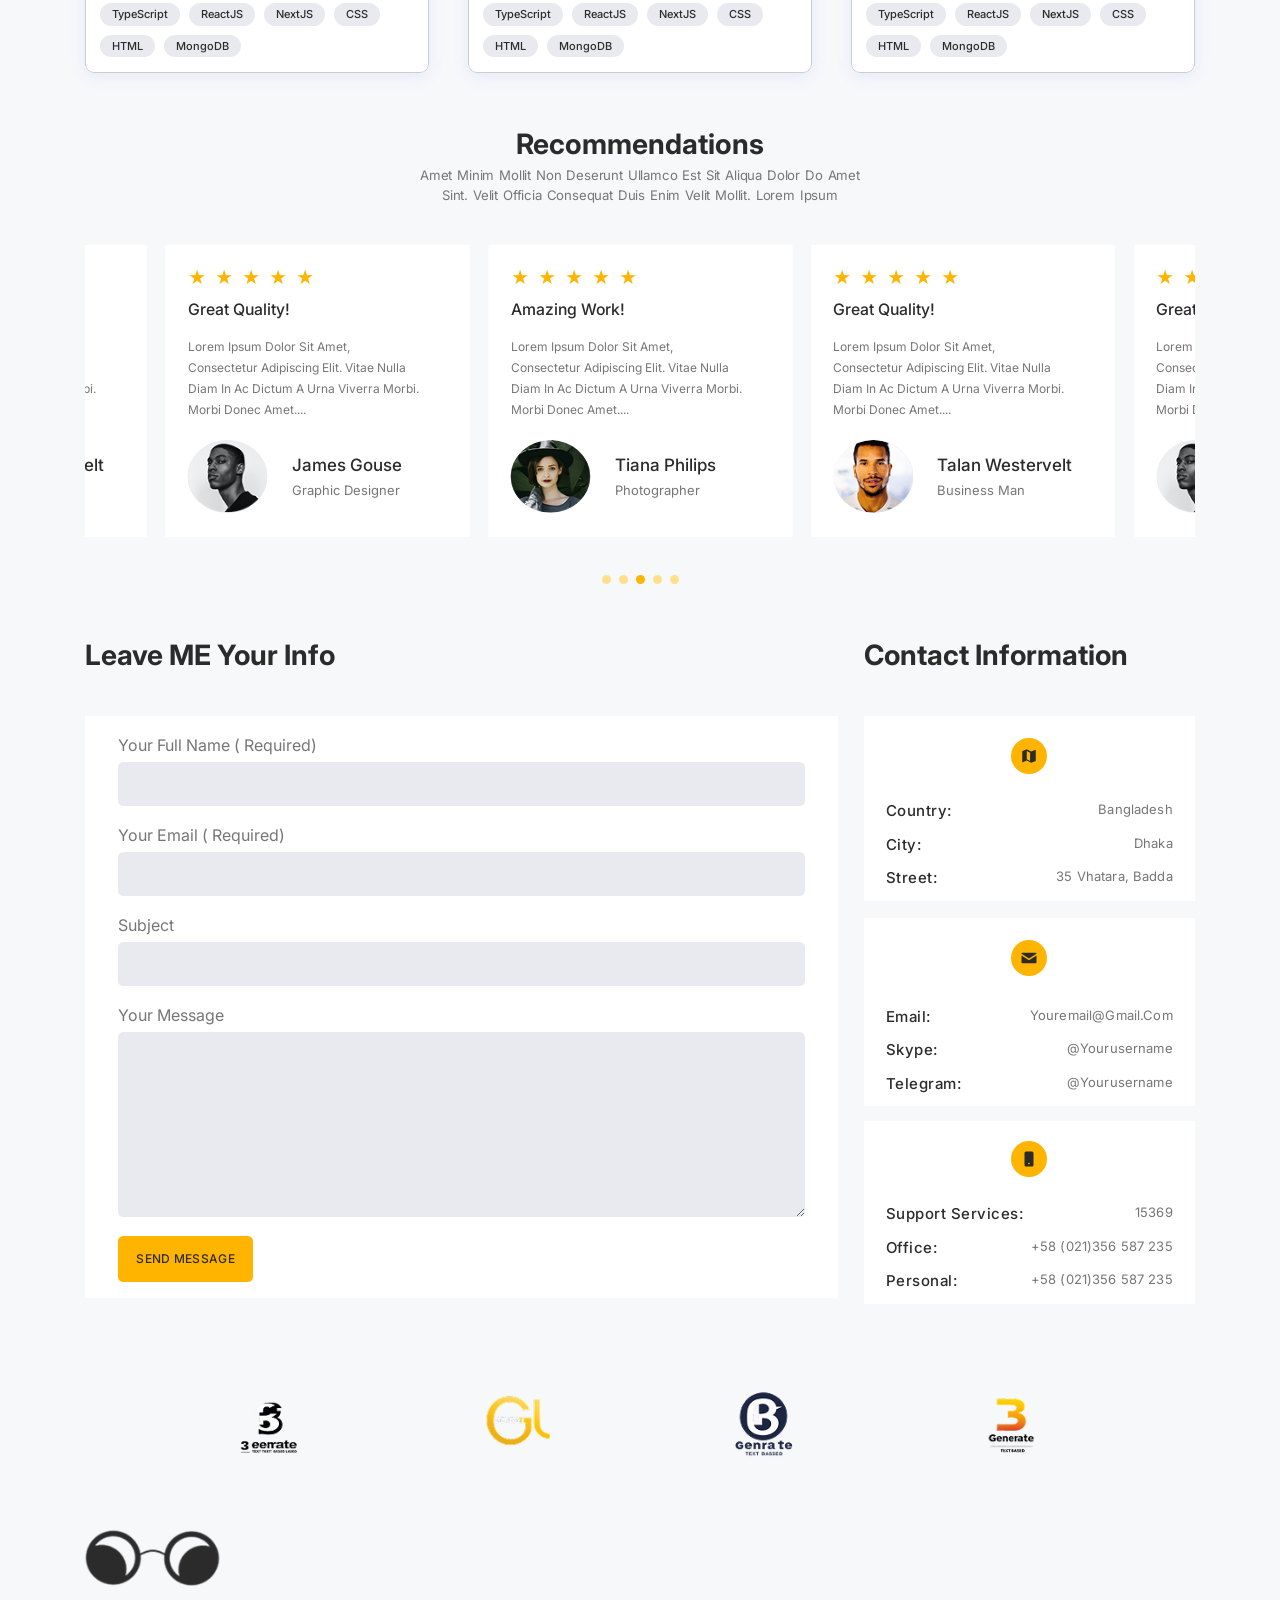
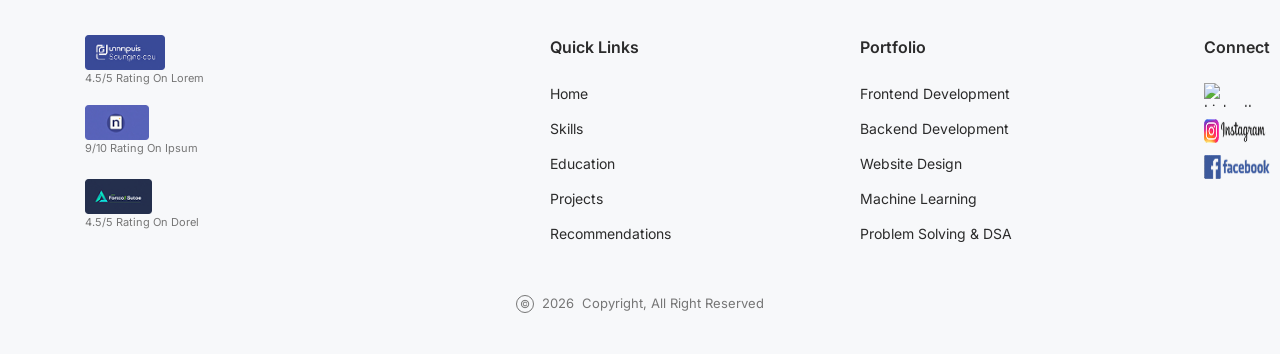
==== commit 456b30ab: "pixel perfect footer rating section(tried)" ====
--- a/Portfolio/index.html
+++ b/Portfolio/index.html
@@ -333,7 +333,7 @@
         <div class="footer-ratings">
           <figure><img src="assets/badge1.png" alt="Platform 1" /><figcaption>4.5/5 Rating On Lorem</figcaption></figure>
           <figure><img src="assets/badge2.png" alt="Platform 2" /><figcaption>9/10 Rating On Ipsum</figcaption></figure>
-          <figure><img src="assets/badge3.png" alt="Platform 3" /><figcaption>4.5/5 Rating On Dorel</figcaption></figure>
+          <figure style="margin-top: 5px"><img src="assets/badge3.png" alt="Platform 3" /><figcaption>4.5/5 Rating On Dorel</figcaption></figure>
         </div>
 
         <nav class="footer-col" aria-label="Quick links">
--- a/Portfolio/css/style.css
+++ b/Portfolio/css/style.css
@@ -339,7 +339,7 @@
 
 /* ==================== 5. CONTACT ==================== */
 .contact {
-  padding: 50px 0 70px;
+  padding: 50px 0 55px;
 }
 
 .contact-container {
@@ -464,32 +464,29 @@
 .info-card dd a:hover { color: var(--primary-accent); }
 
 /* ==================== 6. PARTNERS ==================== */
-.partners {
-  padding: 0 50px;
-}
 
 .partners-container {
-  margin: 0 97px;
+  margin: 0 206.565px;
   display: grid;
   grid-template-columns: repeat(4, 1fr);
   align-items: center;
   justify-items: center;
-  gap: 24px;
+  gap: 125px;
 }
 
 .partners-container img {
-  height: 80px;
+  height: 126.576px;
   width: auto;
   object-fit: contain;
 }
 
 /* ==================== 7. FOOTER ==================== */
 .footer {
-  padding: 40px 0 36px;
+  padding: 40px 0;
 }
 
 .footer-container {
-  margin: 0 97px;
+  margin: 0 85.263px;
 }
 
 .footer-logo img {
@@ -500,7 +497,7 @@
 .footer-grid {
   display: grid;
   grid-template-columns: 465px 310px 344px 1fr;
-  margin-top: 56px;
+  margin-top: 44px;
 }
 
 .footer-ratings {
@@ -510,9 +507,8 @@
 }
 
 .footer-ratings img {
-  height: 40px;
+  height: 35px;
   width: auto;
-  margin-bottom: 4px;
 }
 
 .footer-ratings figcaption {
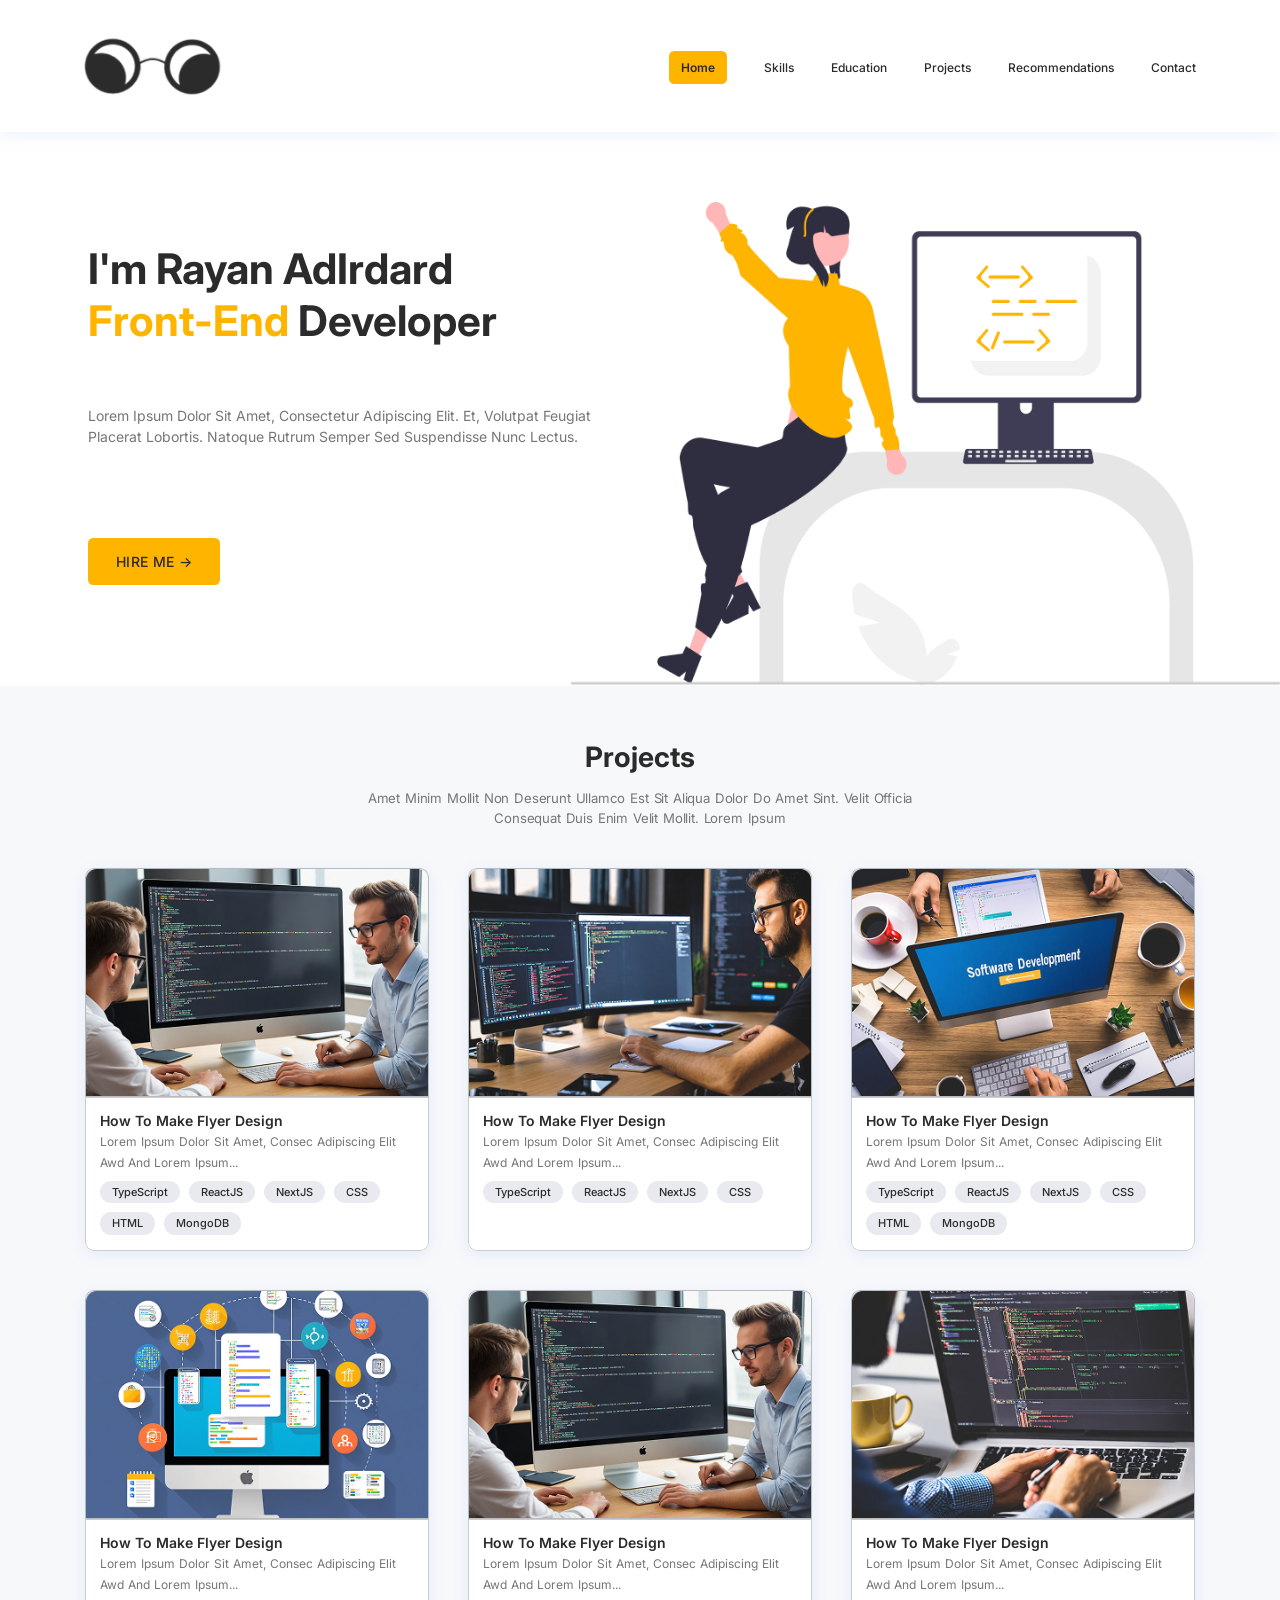
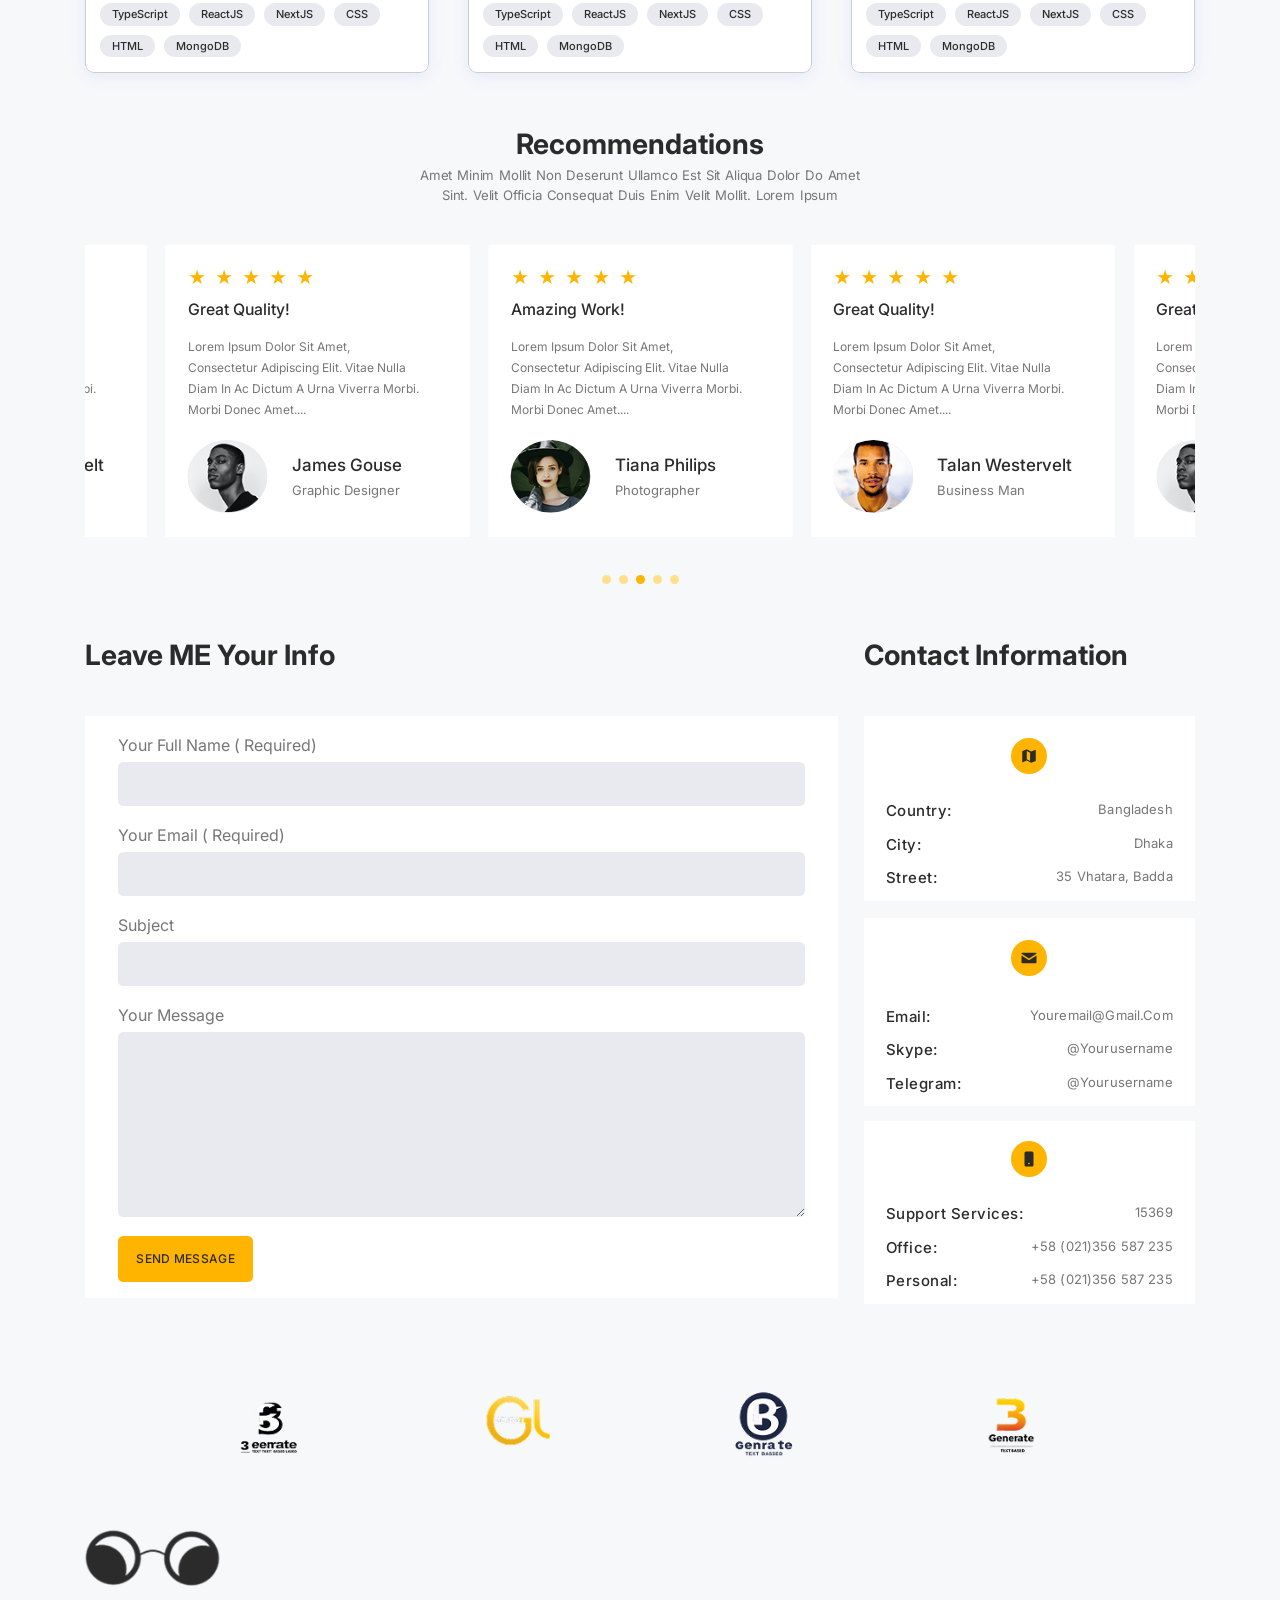
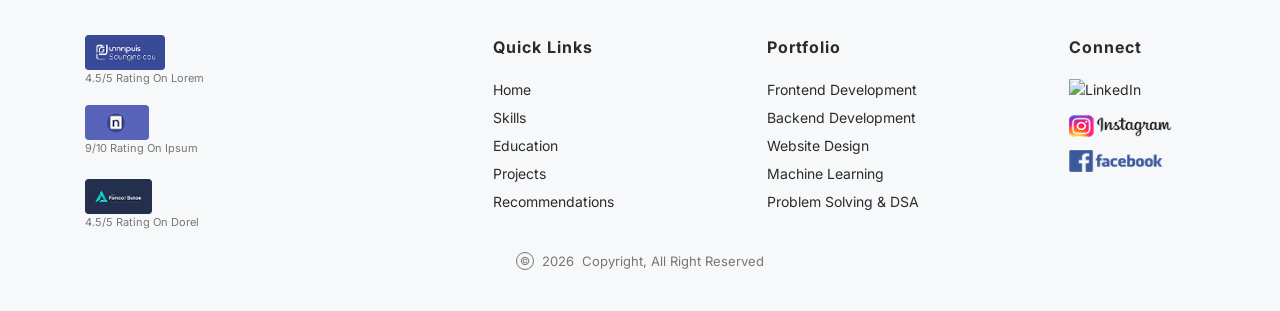
==== commit 95bec212: "pixel perfect section" ====
--- a/Portfolio/index.html
+++ b/Portfolio/index.html
@@ -32,7 +32,7 @@
     <div class="hero-content">
       <h1 class="hero-title">
         I'm Rayan AdIrdard <br>
-        <span class="highlight">Front-end</span> Developer
+        <span class="highlight">Front-End</span> Developer
       </h1>
       <p class="hero-description">
         Lorem ipsum dolor sit amet, consectetur adipiscing elit. Et, volutpat feugiat<br>placerat lobortis. Natoque rutrum semper sed suspendisse nunc lectus.</p>
--- a/Portfolio/css/style.css
+++ b/Portfolio/css/style.css
@@ -496,7 +496,7 @@
 
 .footer-grid {
   display: grid;
-  grid-template-columns: 465px 310px 344px 1fr;
+  grid-template-columns: 408px 274px 302px 1fr;
   margin-top: 44px;
 }
 
@@ -517,27 +517,28 @@
 }
 
 .footer-col h4 {
+  letter-spacing: 1px;
   font-size: 16px;
-  font-weight: 600;
-  margin-bottom: 24px;
+  font-weight: 700;
+  margin-bottom: 20px;
 }
 
 .footer-col li {
   font-size: 14px;
-  margin-bottom: 14px;
+  margin-bottom: 7px;
 }
 
 .footer-col a:hover { color: var(--primary-accent); }
 
-.footer-social li { margin-bottom: 12px; }
-.footer-social img { height: 24px; width: auto; }
+.footer-social li { margin-bottom: 13.5px; }
+.footer-social img { height: 22px; width: auto; }
 
 .copyright {
   display: flex;
   align-items: center;
   justify-content: center;
   gap: 8px;
-  margin-top: 36px;
+  margin-top: 21px;
   font-size: 13px;
   color: var(--text-muted);
 }
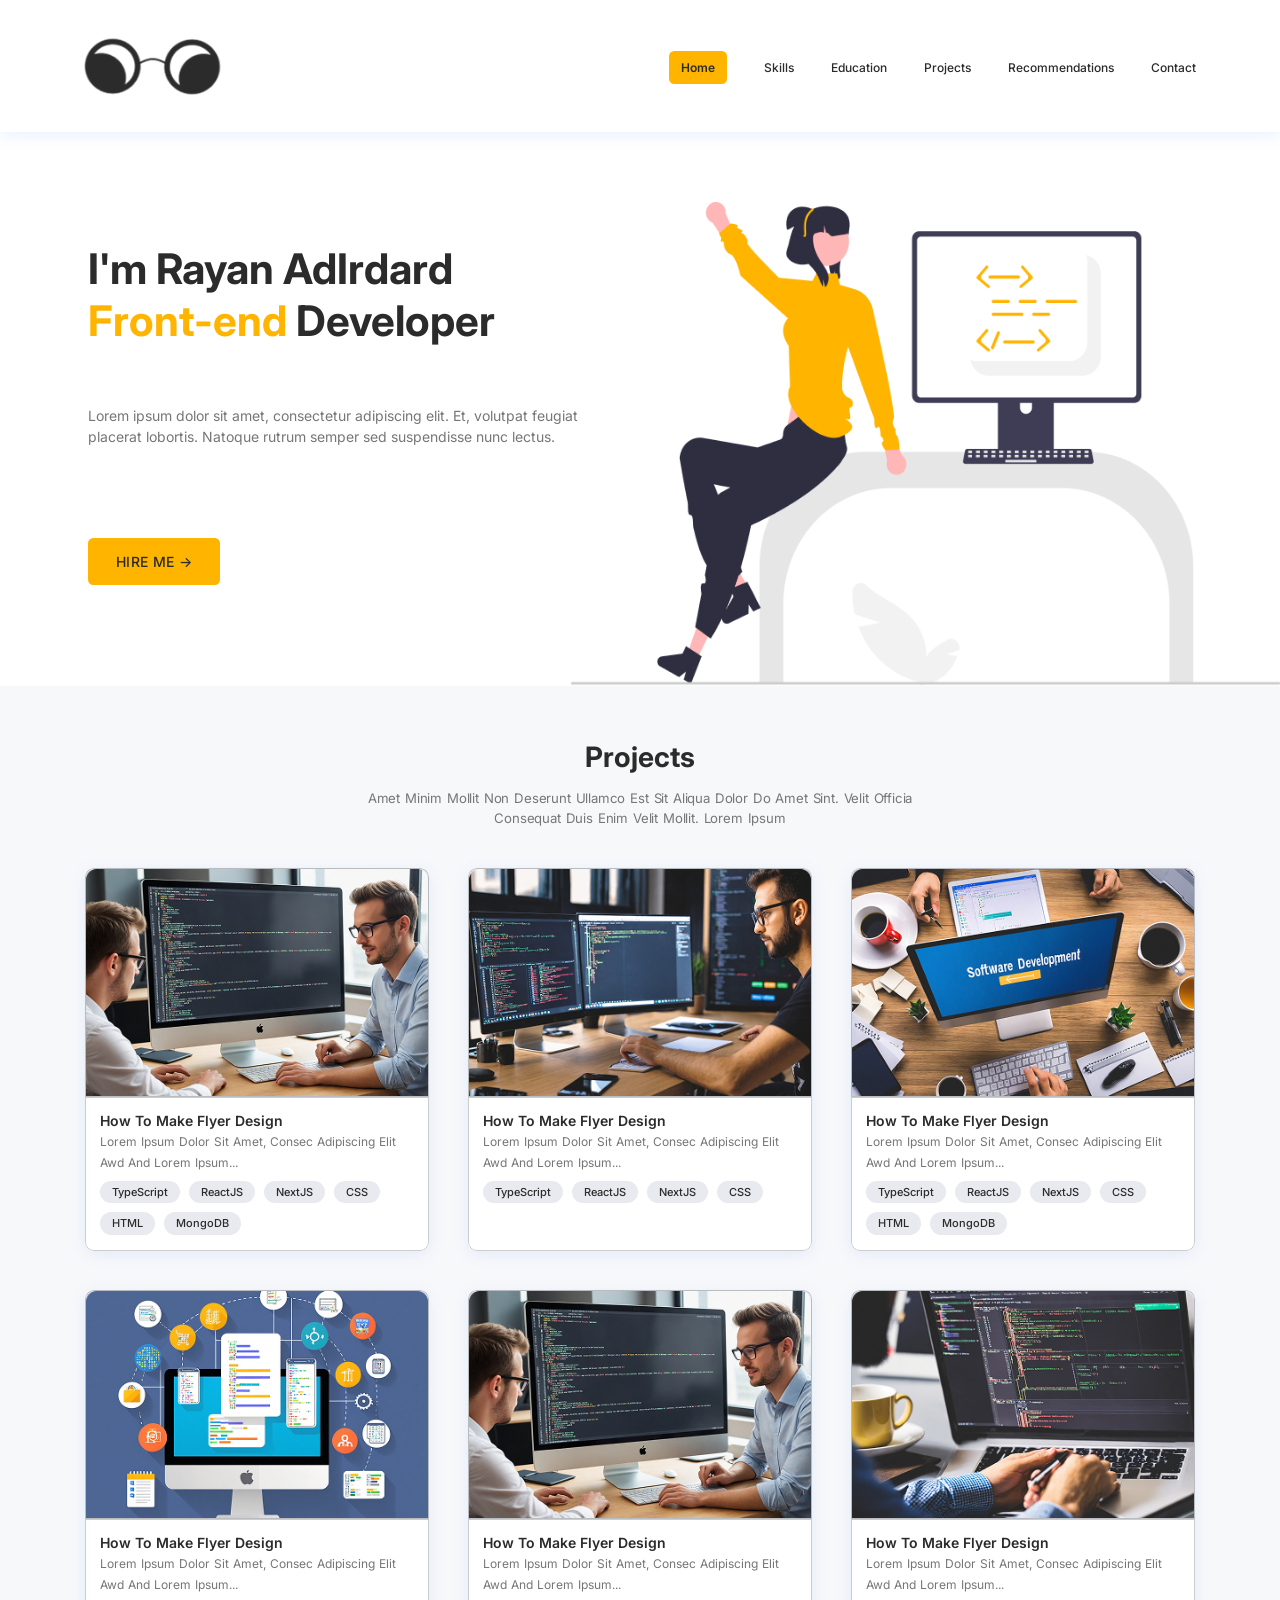
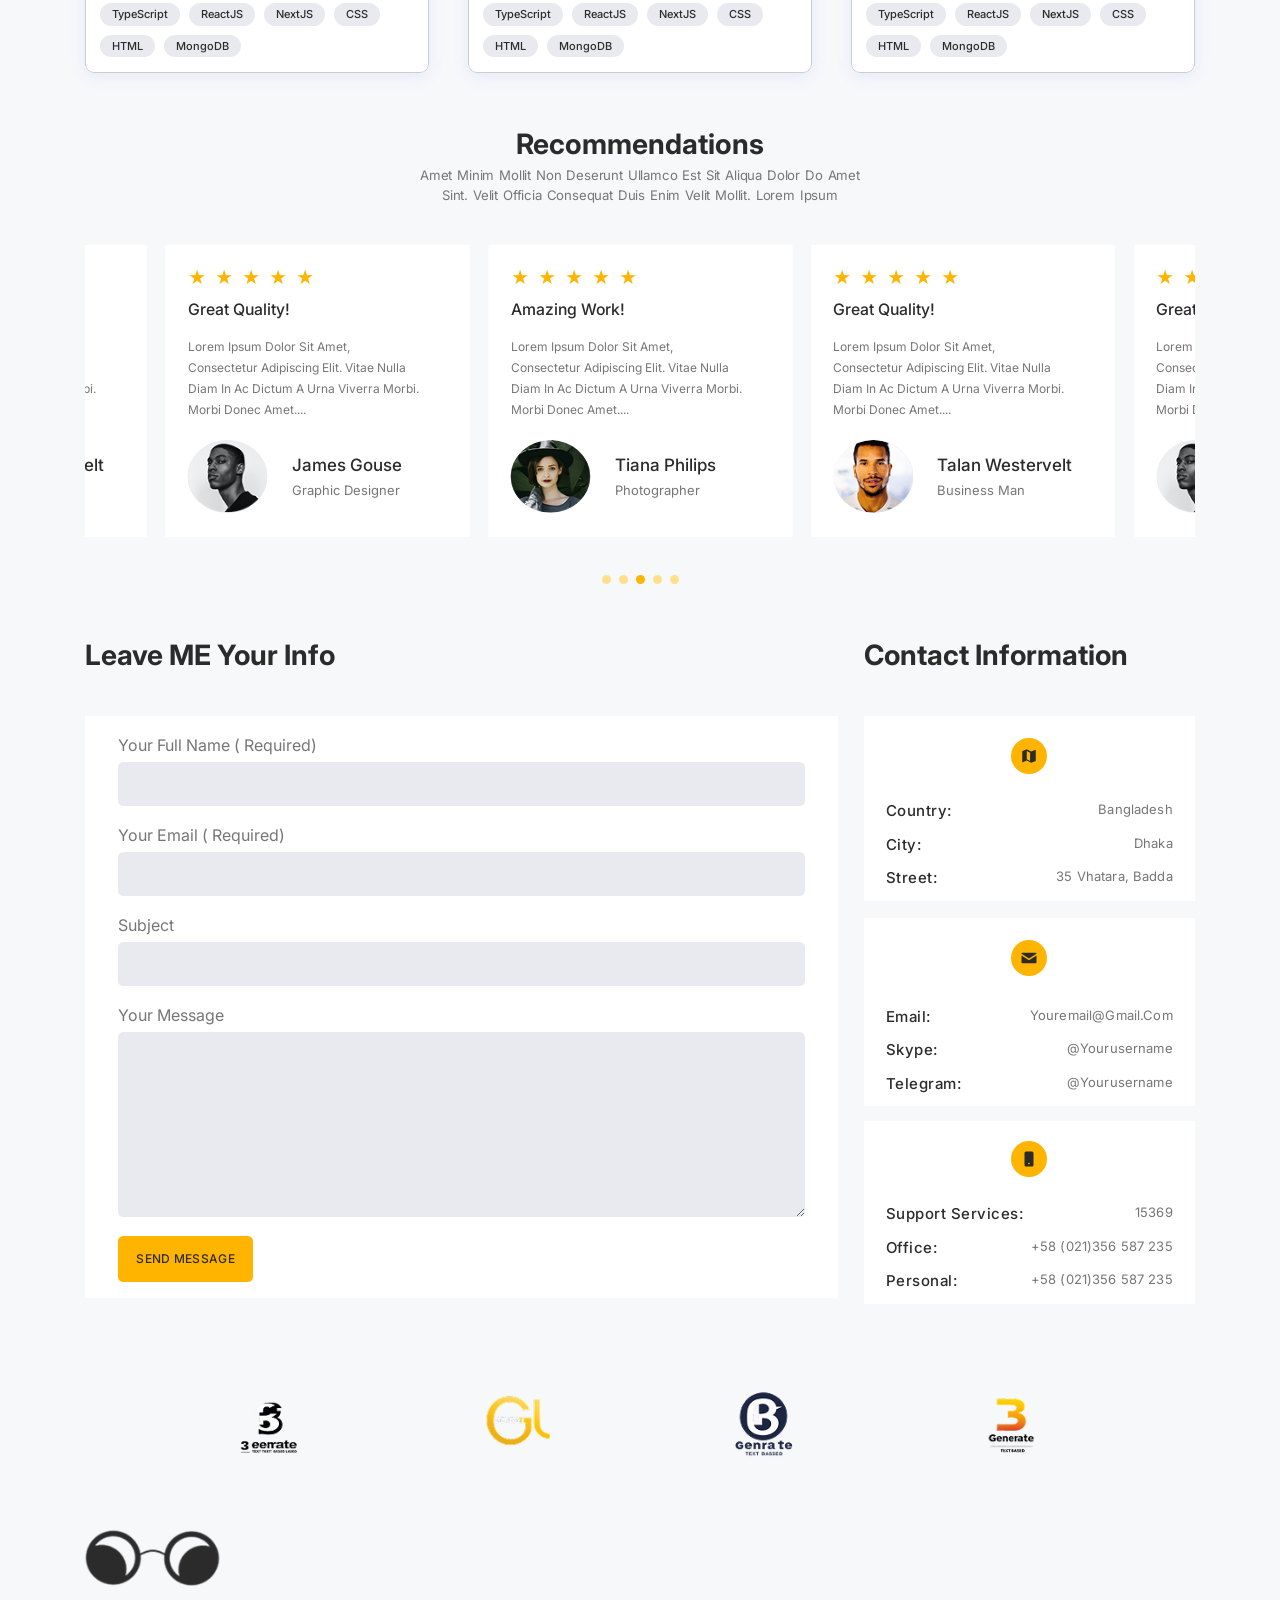
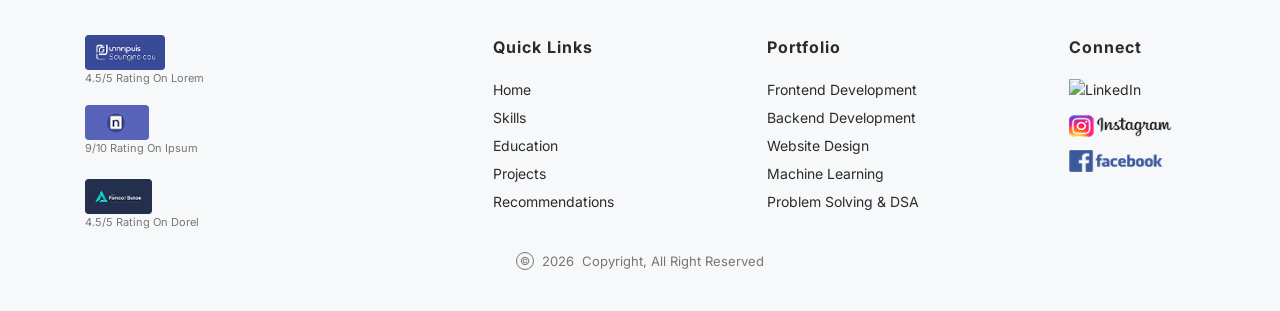
==== commit bfd5be37: "pixel perfect section" ====
--- a/Portfolio/index.html
+++ b/Portfolio/index.html
@@ -32,7 +32,7 @@
     <div class="hero-content">
       <h1 class="hero-title">
         I'm Rayan AdIrdard <br>
-        <span class="highlight">Front-End</span> Developer
+        <span class="highlight">Front-end</span> Developer
       </h1>
       <p class="hero-description">
         Lorem ipsum dolor sit amet, consectetur adipiscing elit. Et, volutpat feugiat<br>placerat lobortis. Natoque rutrum semper sed suspendisse nunc lectus.</p>
--- a/Portfolio/css/style.css
+++ b/Portfolio/css/style.css
@@ -81,7 +81,6 @@
 }
 
 .hero-content {
-  text-transform: capitalize;
   font-size: 14px;
   width: 42%;
   padding-top: 39.555px;
